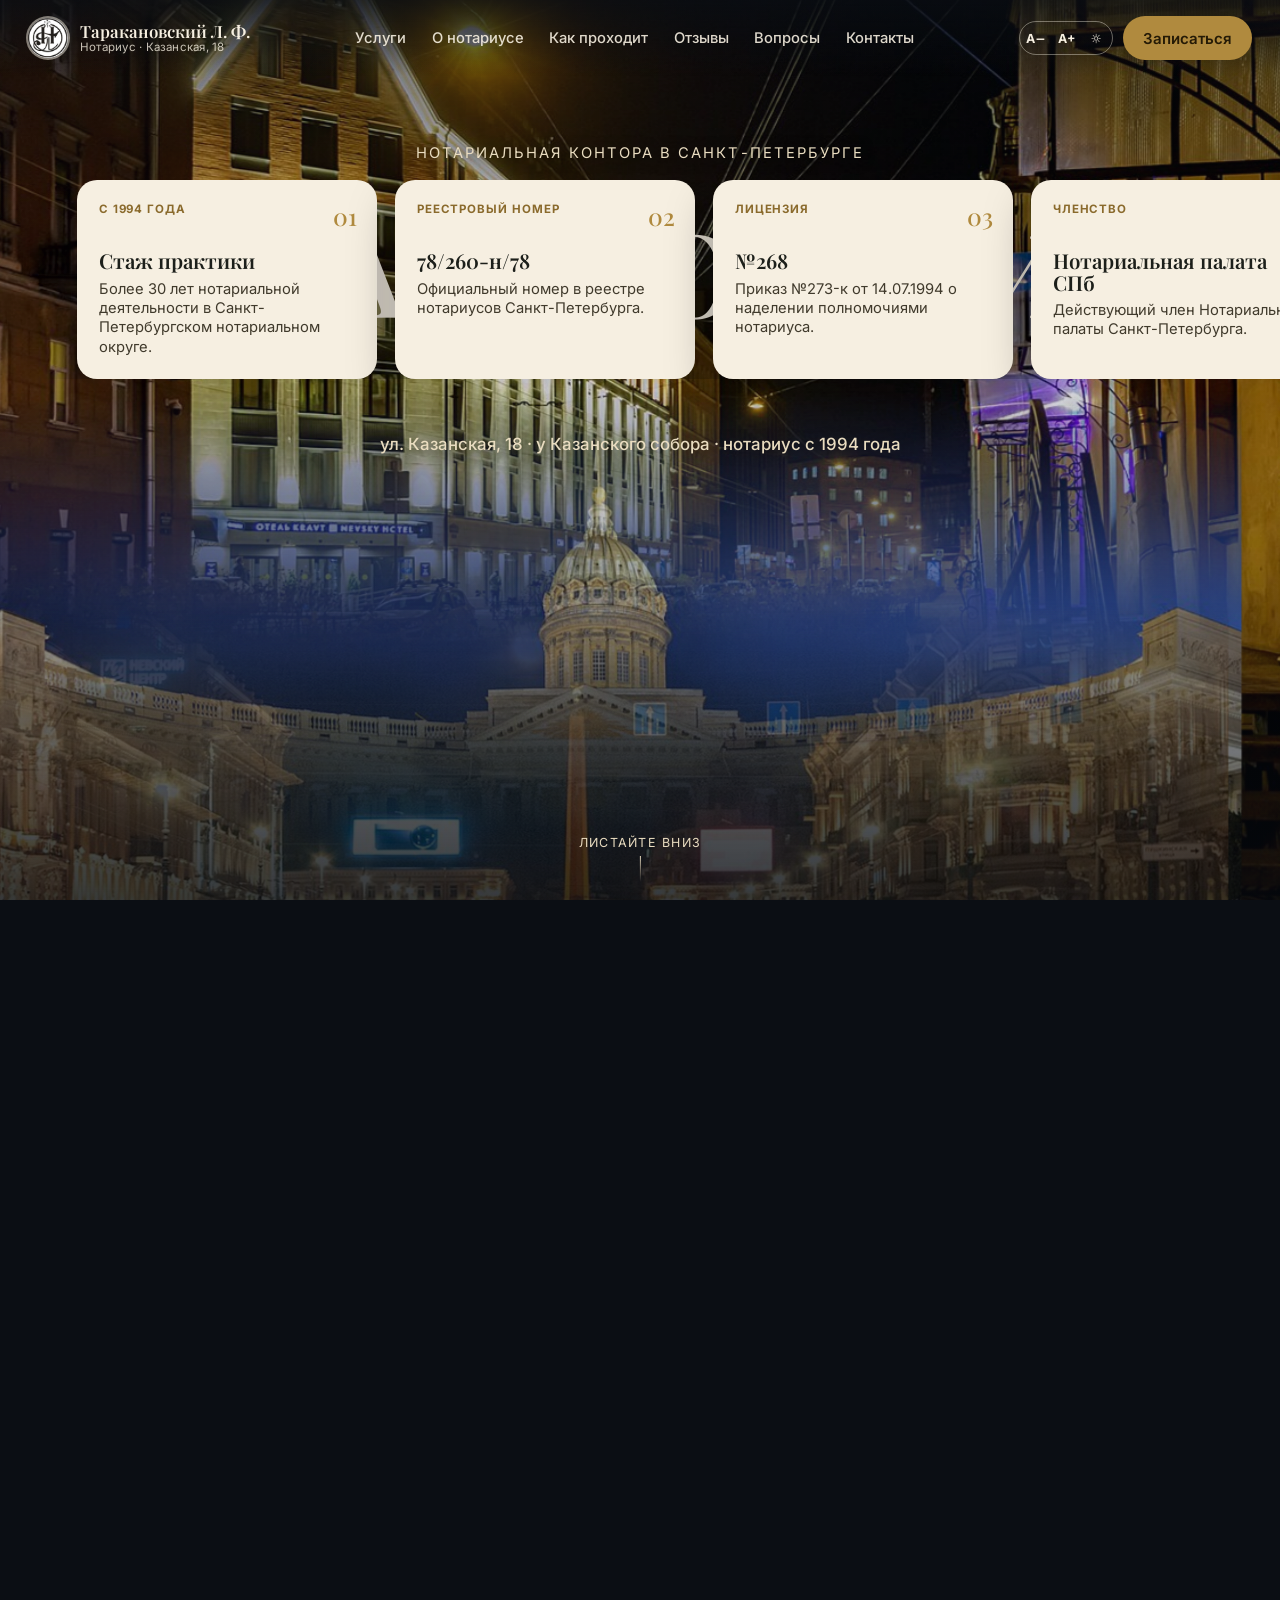
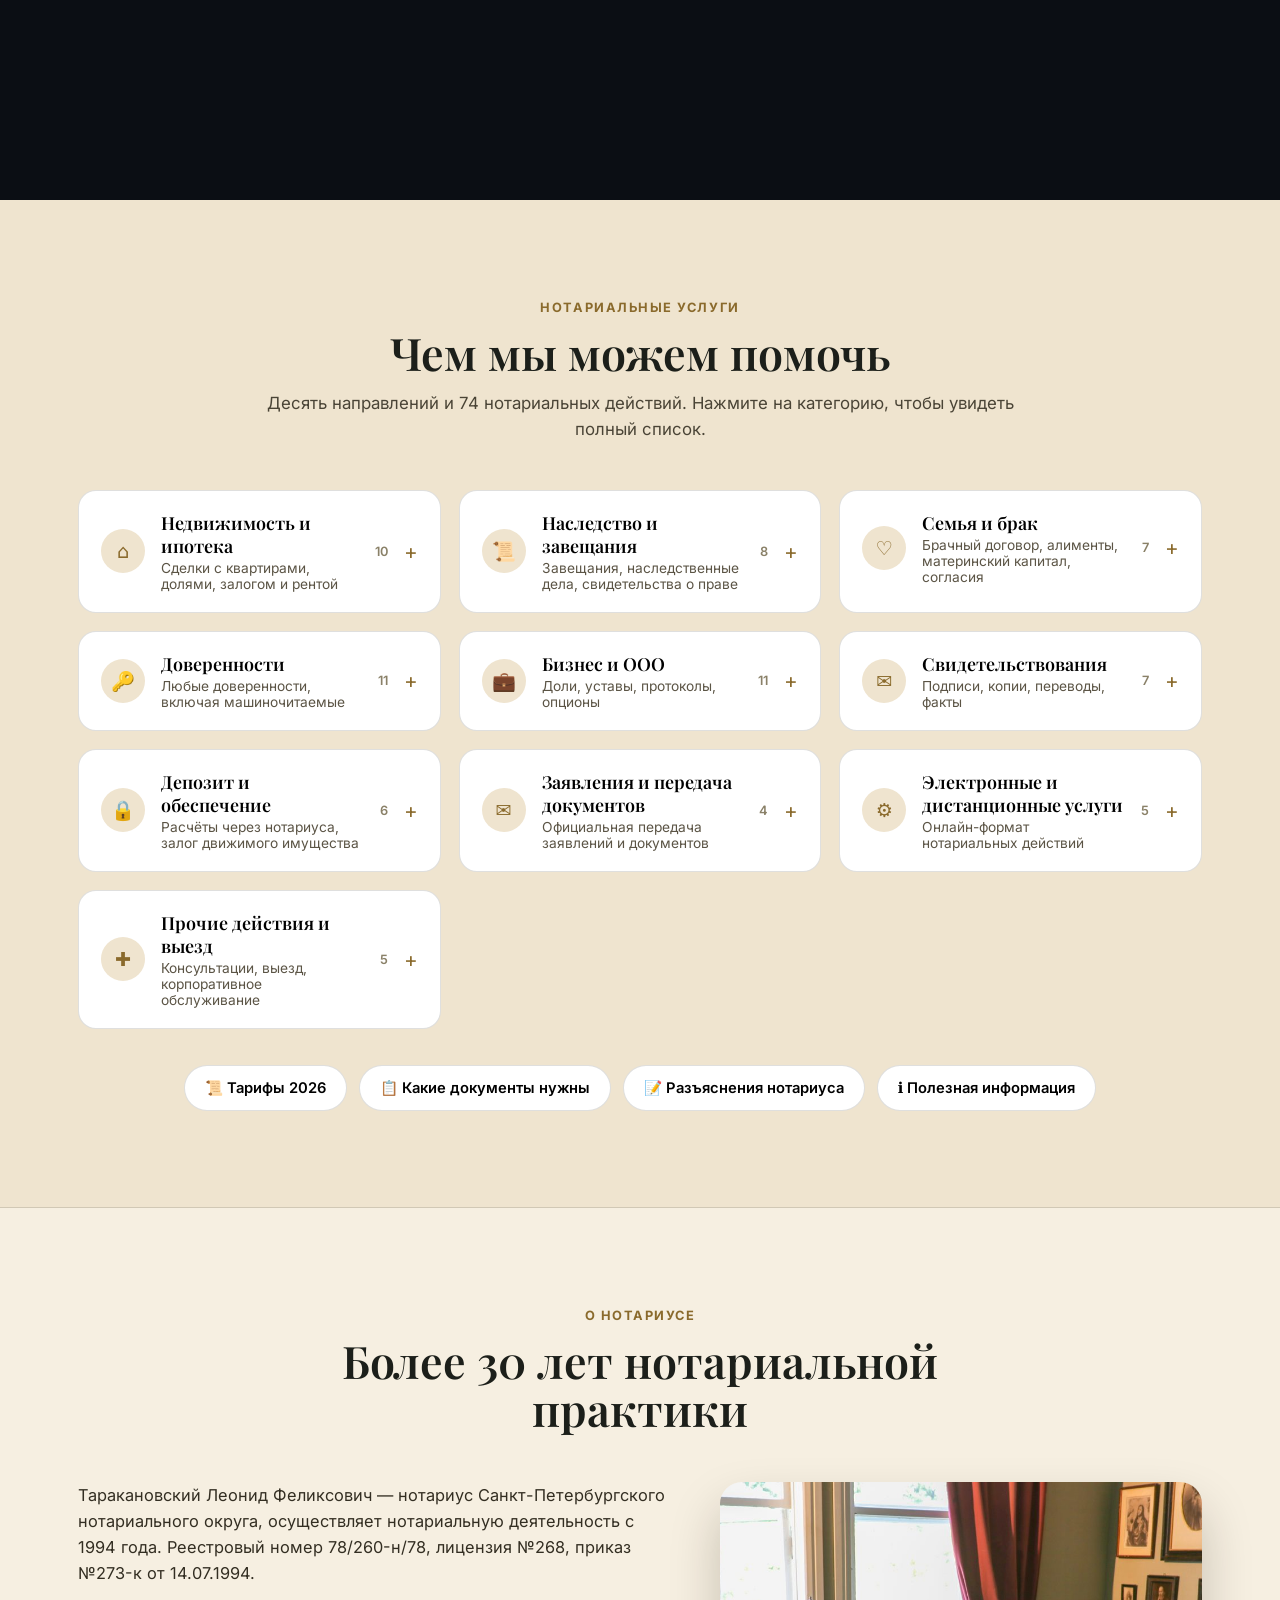
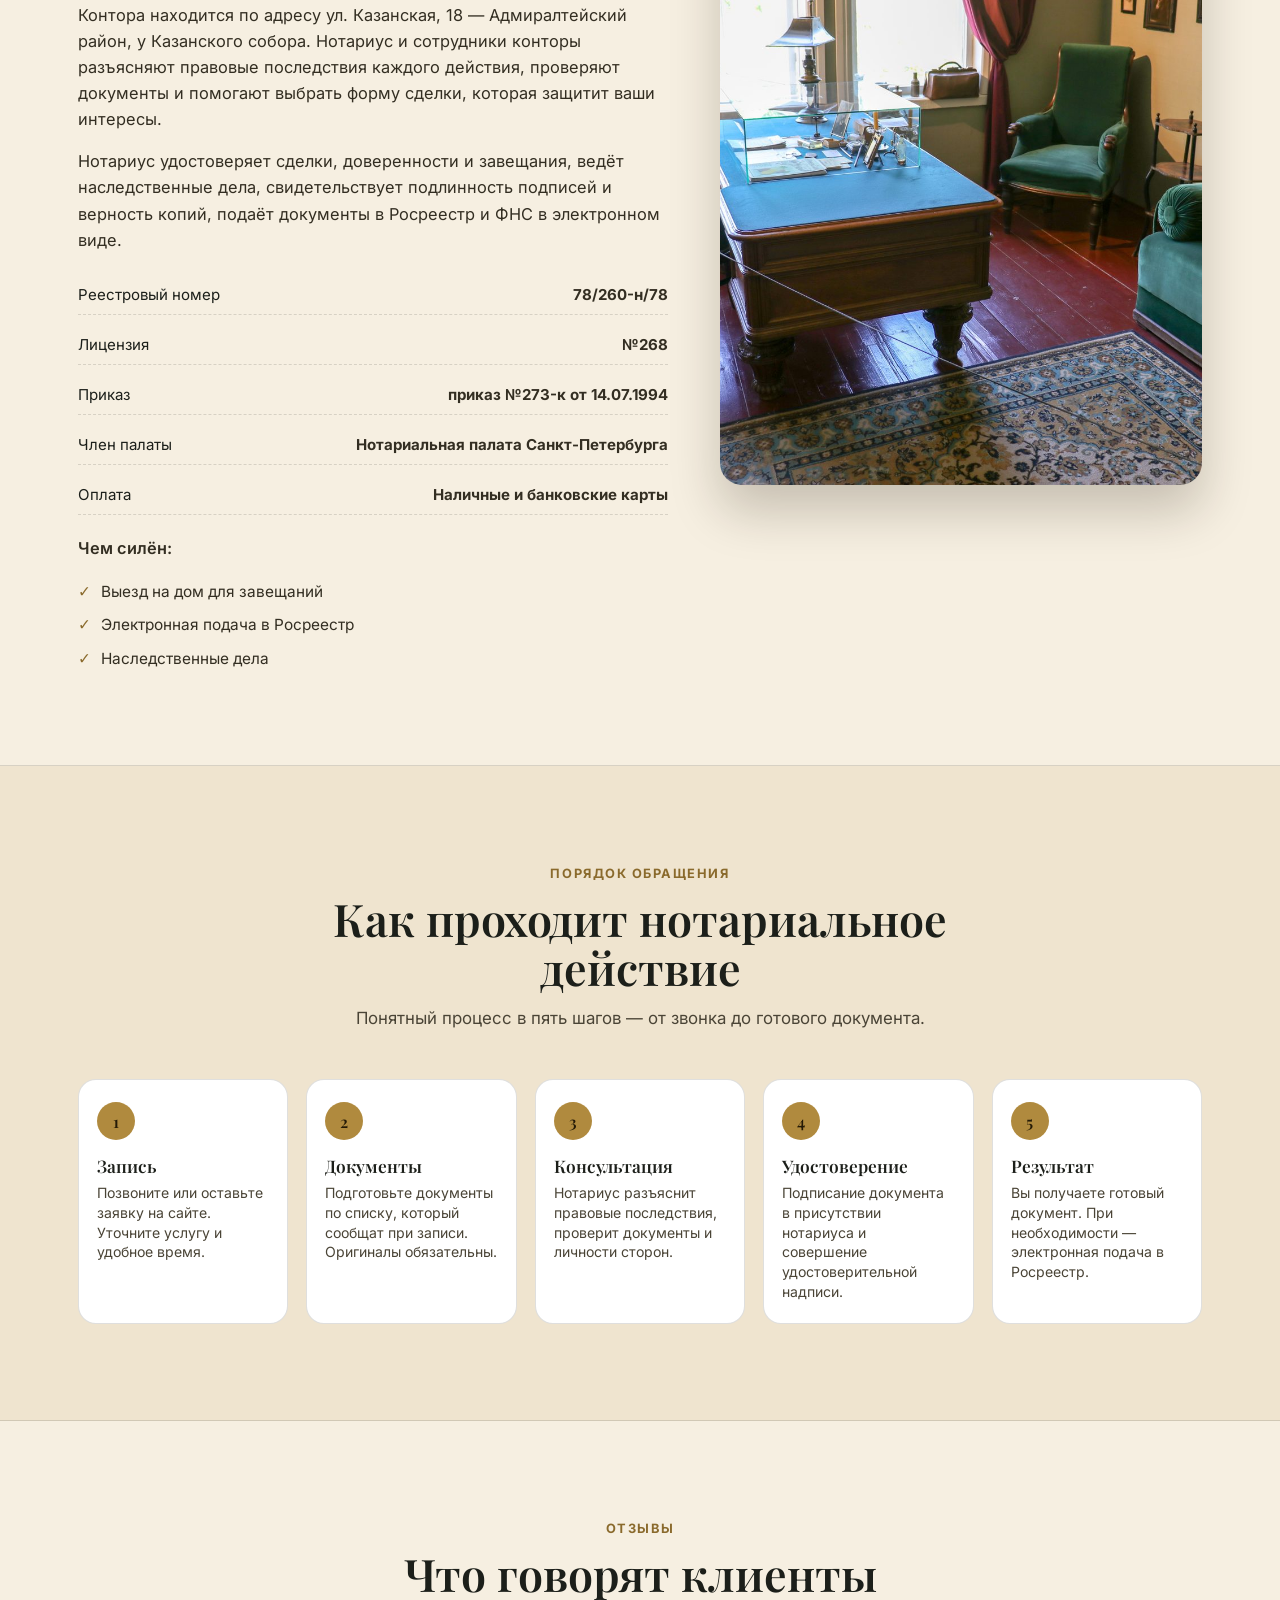
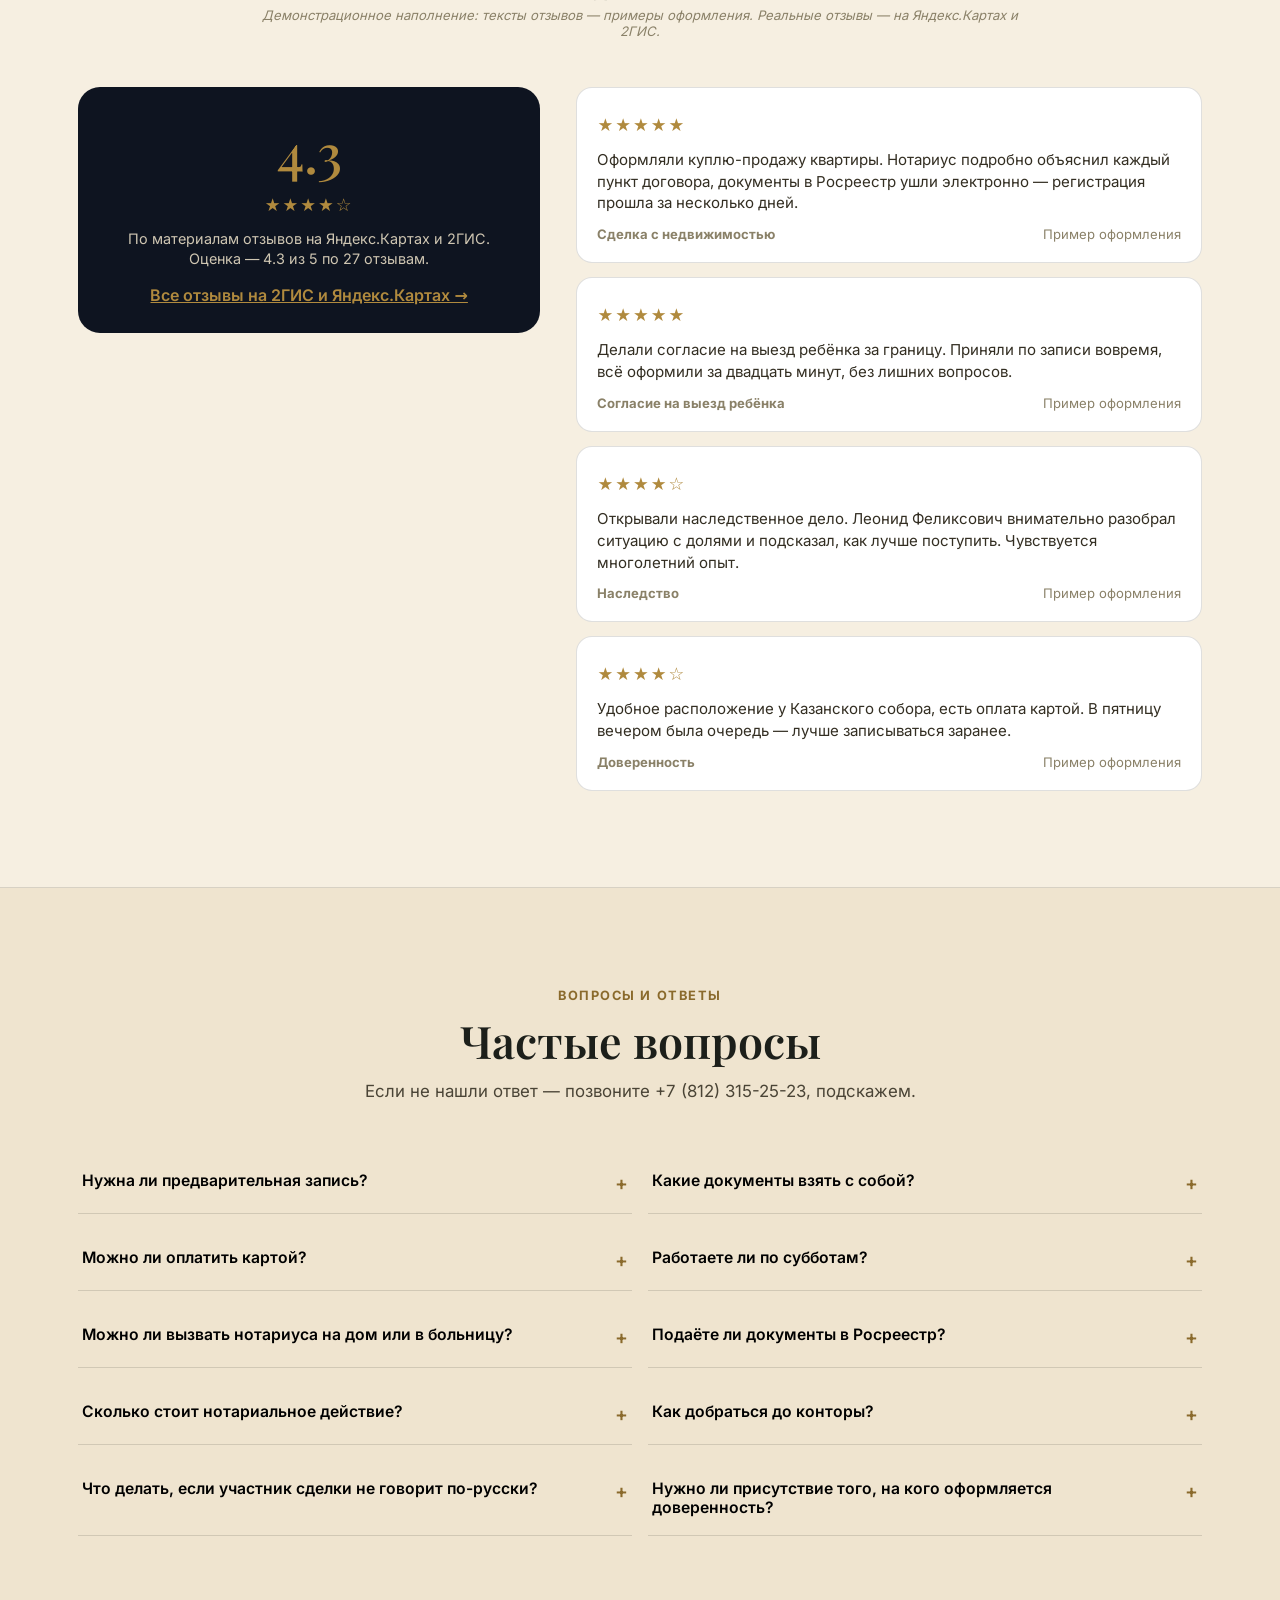
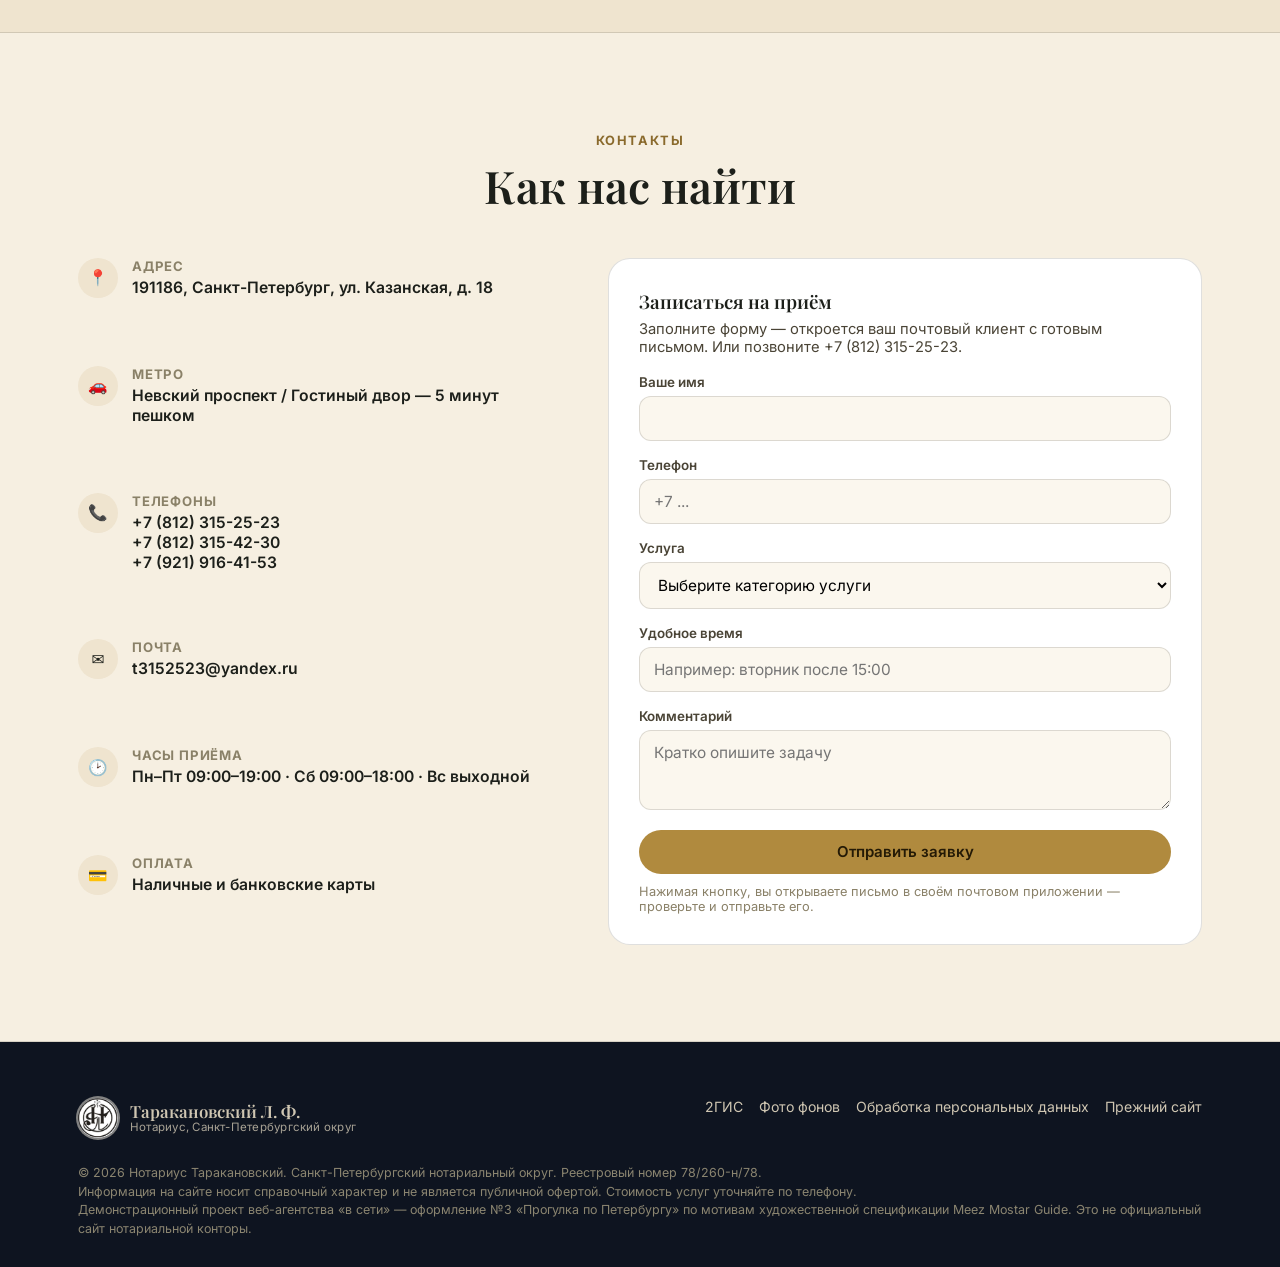
==== index.html @ 54172e7d "demo v3-tarakanovsky (noindex)" ====
<!doctype html>
<html lang="ru">
<head>
<meta name="robots" content="noindex, nofollow, noarchive">
<meta charset="utf-8">
<meta name="viewport" content="width=device-width, initial-scale=1, viewport-fit=cover">
<title>Нотариус Таракановский Л. Ф. — ул. Казанская, 18, Санкт-Петербург</title>
<meta name="description" content="Нотариус Таракановский Л. Ф., Санкт-Петербург, ул. Казанская, 18. Пн–пт 09:00–19:00, сб 09:00–18:00. Наследство, доверенности, сделки с недвижимостью, ООО. Запись: +7 (812) 315-25-23.">
<link rel="canonical" href="https://kristall2002-art.github.io/notary-tarakanovsky-v3/">
<meta property="og:type" content="website">
<meta property="og:title" content="Нотариус Таракановский Л. Ф. — ул. Казанская, 18, Санкт-Петербург">
<meta property="og:description" content="Нотариус Таракановский Л. Ф., Санкт-Петербург, ул. Казанская, 18. Пн–пт 09:00–19:00, сб 09:00–18:00. Наследство, доверенности, сделки с недвижимостью, ООО. Запись: +7 (812) 315-25-23.">
<meta property="og:url" content="https://kristall2002-art.github.io/notary-tarakanovsky-v3/">
<meta property="og:image" content="https://kristall2002-art.github.io/notary-tarakanovsky-v3/img/kazan_cathedral.jpg">
<meta property="og:locale" content="ru_RU">
<meta name="twitter:card" content="summary_large_image">
<link rel="icon" href="favicon-32.png" sizes="32x32" type="image/png">
<link rel="icon" href="favicon-16.png" sizes="16x16" type="image/png">
<link rel="apple-touch-icon" href="apple-touch-icon.png">
<link rel="stylesheet" href="assets/fonts.css">
<link rel="stylesheet" href="styles.css">
<script type="application/ld+json">{"@context": "https://schema.org", "@type": ["Notary", "LegalService", "LocalBusiness"], "@id": "https://kristall2002-art.github.io/notary-tarakanovsky-v3/#org", "name": "Нотариус Таракановский Леонид Феликсович", "url": "https://kristall2002-art.github.io/notary-tarakanovsky-v3/", "image": "https://kristall2002-art.github.io/notary-tarakanovsky-v3/img/kazan_cathedral.jpg", "description": "Нотариус Таракановский Л. Ф., Санкт-Петербург, ул. Казанская, 18. Пн–пт 09:00–19:00, сб 09:00–18:00. Наследство, доверенности, сделки с недвижимостью, ООО. Запись: +7 (812) 315-25-23.", "telephone": ["+78123152523", "+78123154230", "+79219164153"], "email": "t3152523@yandex.ru", "address": {"@type": "PostalAddress", "streetAddress": "ул. Казанская, 18", "addressLocality": "Санкт-Петербург", "postalCode": "191186", "addressRegion": "Санкт-Петербург", "addressCountry": "RU"}, "geo": {"@type": "GeoCoordinates", "latitude": 59.9334, "longitude": 30.3204}, "openingHoursSpecification": [{"@type": "OpeningHoursSpecification", "dayOfWeek": ["Monday", "Tuesday", "Wednesday", "Thursday", "Friday"], "opens": "09:00", "closes": "19:00"}, {"@type": "OpeningHoursSpecification", "dayOfWeek": ["Saturday"], "opens": "09:00", "closes": "18:00"}], "areaServed": {"@type": "City", "name": "Санкт-Петербург"}, "paymentAccepted": "Наличные и банковские карты", "priceRange": "₽₽", "foundingDate": "1994", "founder": {"@type": "Person", "name": "Таракановский Леонид Феликсович"}, "aggregateRating": {"@type": "AggregateRating", "ratingValue": "4.3", "reviewCount": "27"}}</script>
<script type="application/ld+json">{"@context": "https://schema.org", "@type": "FAQPage", "mainEntity": [{"@type": "Question", "name": "Нужна ли предварительная запись?", "acceptedAnswer": {"@type": "Answer", "text": "Рекомендуем записаться заранее по телефону +7 (812) 315-25-23 или через форму на сайте — так вы не будете ждать в очереди. Часы приёма: 09:00–19:00 в будни, 09:00–18:00 в субботу."}}, {"@type": "Question", "name": "Какие документы взять с собой?", "acceptedAnswer": {"@type": "Answer", "text": "Всегда — паспорт каждого участника. Остальное зависит от действия: для сделки с недвижимостью — правоустанавливающие документы, для доверенности — данные представителя, для наследства — свидетельство о смерти и документы о родстве. Точный список сообщат при записи."}}, {"@type": "Question", "name": "Можно ли оплатить картой?", "acceptedAnswer": {"@type": "Answer", "text": "Наличные и банковские карты."}}, {"@type": "Question", "name": "Работаете ли по субботам?", "acceptedAnswer": {"@type": "Answer", "text": "Да, в субботу приём 09:00–18:00. Воскресенье — выходной. Приём документов до 18:30 (сб до 17:30), по предварительной записи."}}, {"@type": "Question", "name": "Можно ли вызвать нотариуса на дом или в больницу?", "acceptedAnswer": {"@type": "Answer", "text": "Да, выезд нотариуса возможен — на дом, в больницу, в офис организации. Время и условия выезда согласуются по телефону +7 (812) 315-25-23."}}, {"@type": "Question", "name": "Подаёте ли документы в Росреестр?", "acceptedAnswer": {"@type": "Answer", "text": "Да. После удостоверения сделки нотариус направляет документы в Росреестр в электронном виде — без визита в МФЦ и с сокращённым сроком регистрации."}}, {"@type": "Question", "name": "Сколько стоит нотариальное действие?", "acceptedAnswer": {"@type": "Answer", "text": "Стоимость складывается из нотариального тарифа, установленного законом, и платы за услуги правового и технического характера, единой для всех нотариусов Санкт-Петербурга. Точную сумму по вашему действию сообщат при записи."}}, {"@type": "Question", "name": "Как добраться до конторы?", "acceptedAnswer": {"@type": "Answer", "text": "Адрес: ул. Казанская, 18, Адмиралтейский район, у Казанского собора. Метро: Невский проспект / Гостиный двор — 5 минут пешком."}}, {"@type": "Question", "name": "Что делать, если участник сделки не говорит по-русски?", "acceptedAnswer": {"@type": "Answer", "text": "Нотариальное действие совершается на русском языке. Если участник не владеет русским, потребуется переводчик — его участие и данные указываются в документе. Договоритесь об этом заранее при записи."}}, {"@type": "Question", "name": "Нужно ли присутствие того, на кого оформляется доверенность?", "acceptedAnswer": {"@type": "Answer", "text": "Нет. Для доверенности достаточно присутствия доверителя с паспортом; о представителе нужны паспортные данные. Представитель получает доверенность позже — лично или через доверителя."}}]}</script>
</head>
<body>
<a class="skip-link" href="#main">Перейти к содержимому</a>

<header class="site-header" id="hdr">
  <a class="brand" href="#top">
    <img src="img/logo.jpg" alt="Логотип нотариуса Таракановского">
    <span class="brand-txt"><b>Таракановский Л. Ф.</b><span>Нотариус · Казанская, 18</span></span>
  </a>
  <nav class="site-nav" aria-label="Разделы сайта">
    <a href="#services">Услуги</a>
    <a href="#about">О нотариусе</a>
    <a href="#how">Как проходит</a>
    <a href="#reviews">Отзывы</a>
    <a href="#faq">Вопросы</a>
    <a href="#contacts">Контакты</a>
  </nav>
  <div class="hdr-actions">
    <div class="a11y-box" aria-label="Настройки доступности">
      <button type="button" data-fs="down" aria-label="Уменьшить текст">A−</button>
      <button type="button" data-fs="up" aria-label="Увеличить текст">A+</button>
      <button type="button" data-contrast="1" aria-label="Версия для слабовидящих" title="Версия для слабовидящих">&#9788;</button>
    </div>
    <a class="btn btn-gold" href="#contacts">Записаться</a>
    <button class="burger" aria-label="Открыть меню">&#9776;</button>
  </div>
</header>

<div class="mnav" id="mnav">
  <div class="mnav-bg"></div>
  <div class="mnav-box">
    <button class="mnav-close" aria-label="Закрыть меню">&#10005;</button>
    <a href="#services">Услуги</a>
    <a href="#about">О нотариусе</a>
    <a href="#how">Как проходит</a>
    <a href="#reviews">Отзывы</a>
    <a href="#faq">Вопросы</a>
    <a href="#contacts">Контакты</a>
  </div>
</div>

<main id="main">
<div id="top"></div>
<section class="cinema-scroll" id="cinema" aria-label="Прогулка по Петербургу до конторы нотариуса">
  <div class="stage">
    <div class="world">
      <img class="scene-img layer-sky" src="img/spb_aerial.jpg" alt="" loading="eager">
      <img class="scene-img layer-mid" src="img/kazan_cathedral.jpg" alt="" loading="eager">
      <img class="scene-img layer-fore" src="img/nevsky.jpg" alt="" loading="eager">
      <div class="shade"></div>

      <span class="hero-kicker">Нотариальная контора в Санкт-Петербурге</span>
      <h1 class="hero-title">ТАРАКАНОВСКИЙ</h1>
      <p class="hero-sub">ул. Казанская, 18 · у Казанского собора · нотариус с 1994 года</p>

      <div class="mile-slider" aria-label="Вехи нотариальной практики">
        <div class="mile-track">
          <article class="mile-card"><span class="k">С 1994 года</span><span class="num">01</span><h3>Стаж практики</h3><p>Более 30 лет нотариальной деятельности в Санкт-Петербургском нотариальном округе.</p></article>
          <article class="mile-card"><span class="k">Реестровый номер</span><span class="num">02</span><h3>78/260-н/78</h3><p>Официальный номер в реестре нотариусов Санкт-Петербурга.</p></article>
          <article class="mile-card"><span class="k">Лицензия</span><span class="num">03</span><h3>№268</h3><p>Приказ №273-к от 14.07.1994 о наделении полномочиями нотариуса.</p></article>
          <article class="mile-card"><span class="k">Членство</span><span class="num">04</span><h3>Нотариальная палата СПб</h3><p>Действующий член Нотариальной палаты Санкт-Петербурга.</p></article>
          <article class="mile-card"><span class="k">Рейтинг</span><span class="num">05</span><h3>4.3 из 5</h3><p>По отзывам на Яндекс.Картах и 2ГИС — 27 отзывов.</p></article>
        </div>
      </div>
      <div class="mile-nav-wrap">
        <button class="mile-nav mile-prev" aria-label="Предыдущая карточка">&#8592;</button>
        <button class="mile-nav mile-next" aria-label="Следующая карточка">&#8594;</button>
      </div>

      <div class="intro-copy">
        <p>Нотариальные действия любой сложности — от доверенности до сделки с недвижимостью — в двух шагах от Невского проспекта, в доме-памятнике архитектуры на Казанской улице.</p>
        <div class="hero-tags">
          <span>Наследство</span><span>Доверенности</span><span>Сделки с недвижимостью</span><span>Электронная подача в Росреестр</span>
        </div>
      </div>

      <div class="story-panel" style="top:62%">
        <h2>Дом № 18 на Казанской улице</h2>
        <p>Контора работает в доме — памятнике архитектуры первой четверти XIX века, у изгиба улицы напротив Казанского собора. Первый адрес Адама Мицкевича в Петербурге.</p>
        <dl class="story-facts">
          <div><dt>XIX век</dt><dd>Год постройки дома</dd></div>
          <div><dt>1994</dt><dd>Год начала нотариальной практики</dd></div>
        </dl>
      </div>

      <div class="story-panel" id="panel2" style="top:34%">
        <h2>От записи до готового документа</h2>
        <p>Приём по предварительной записи, разъяснение правовых последствий и электронная подача в Росреестр — без лишних визитов в МФЦ.</p>
        <button class="note-button" type="button" data-info="tariffs">&#8599; Тарифы и документы конторы</button>
      </div>

      <div class="scroll-hint">Листайте вниз<span class="ln"></span></div>
    </div>
  </div>
</section>

<section class="sec sec-alt" id="services">
  <div class="wrap">
    <div class="sec-head">
      <span class="kicker">Нотариальные услуги</span>
      <h2 class="h2">Чем мы можем помочь</h2>
      <p class="lead">Десять направлений и 74 нотариальных действий. Нажмите на категорию, чтобы увидеть полный список.</p>
    </div>
    <div class="svc-grid"><div class="svc-cat"><button type="button" aria-expanded="false"><span class="svc-ico">&#8962;</span><span class="svc-txt"><b>Недвижимость и ипотека</b><span>Сделки с квартирами, долями, залогом и рентой</span></span><span class="svc-count">10</span><span class="svc-pl">+</span></button><div class="svc-body"><ul><li>Купля-продажа квартиры, дома, участка</li><li>Продажа доли в квартире</li><li>Дарение недвижимости</li><li>Договор ренты и пожизненного содержания с иждивением</li><li>Договор ипотеки доли в праве общей собственности</li><li>Уведомление сособственника о продаже доли</li><li>Соглашение об определении долей</li><li>Соглашение о порядке пользования помещением</li><li>Предварительный договор</li><li>Электронная подача документов в Росреестр</li></ul></div></div><div class="svc-cat"><button type="button" aria-expanded="false"><span class="svc-ico">&#128220;</span><span class="svc-txt"><b>Наследство и завещания</b><span>Завещания, наследственные дела, свидетельства о праве</span></span><span class="svc-count">8</span><span class="svc-pl">+</span></button><div class="svc-body"><ul><li>Удостоверение завещания</li><li>Совместное завещание супругов</li><li>Наследственный договор</li><li>Открытие и ведение наследственного дела</li><li>Свидетельство о праве на наследство</li><li>Соглашение о разделе наследственного имущества</li><li>Принятие мер по охране наследства</li><li>Выезд к завещателю на дом или в больницу</li></ul></div></div><div class="svc-cat"><button type="button" aria-expanded="false"><span class="svc-ico">&#9825;</span><span class="svc-txt"><b>Семья и брак</b><span>Брачный договор, алименты, материнский капитал, согласия</span></span><span class="svc-count">7</span><span class="svc-pl">+</span></button><div class="svc-body"><ul><li>Брачный договор</li><li>Соглашение о разделе совместно нажитого имущества</li><li>Соглашение об уплате алиментов</li><li>Оформление материнского капитала в долевую собственность</li><li>Согласие супруга на сделку</li><li>Согласие на выезд ребёнка за границу</li><li>Согласие на регистрацию по месту жительства</li></ul></div></div><div class="svc-cat"><button type="button" aria-expanded="false"><span class="svc-ico">&#128273;</span><span class="svc-txt"><b>Доверенности</b><span>Любые доверенности, включая машиночитаемые</span></span><span class="svc-count">11</span><span class="svc-pl">+</span></button><div class="svc-body"><ul><li>Генеральная доверенность</li><li>На управление и распоряжение автомобилем</li><li>На управление квартирой</li><li>На представление интересов в суде</li><li>На представление интересов несовершеннолетнего</li><li>На получение пенсии и пособий</li><li>На ведение наследственного дела</li><li>На получение документов</li><li>На распоряжение банковским счётом</li><li>Машиночитаемая доверенность (МЧД)</li><li>Отмена доверенности</li></ul></div></div><div class="svc-cat"><button type="button" aria-expanded="false"><span class="svc-ico">&#128188;</span><span class="svc-txt"><b>Бизнес и ООО</b><span>Доли, уставы, протоколы, опционы</span></span><span class="svc-count">11</span><span class="svc-pl">+</span></button><div class="svc-body"><ul><li>Купля-продажа доли в уставном капитале ООО</li><li>Дарение доли в уставном капитале</li><li>Залог доли</li><li>Удостоверение решения единственного участника</li><li>Удостоверение протокола общего собрания участников</li><li>Акцепт безотзывной оферты о продаже доли</li><li>Опционный договор и соглашение о предоставлении опциона</li><li>Договор конвертируемого займа</li><li>Заявление о выходе участника из ООО</li><li>Договор инвестиционного товарищества</li><li>Соглашение об управлении хозяйственным партнёрством</li></ul></div></div><div class="svc-cat"><button type="button" aria-expanded="false"><span class="svc-ico">&#9993;</span><span class="svc-txt"><b>Свидетельствования</b><span>Подписи, копии, переводы, факты</span></span><span class="svc-count">7</span><span class="svc-pl">+</span></button><div class="svc-body"><ul><li>Свидетельствование подлинности подписи</li><li>Свидетельствование верности копий документов и выписок</li><li>Свидетельствование верности перевода</li><li>Удостоверение времени предъявления документа</li><li>Удостоверение равнозначности электронного и бумажного документа</li><li>Удостоверение факта нахождения гражданина в живых</li><li>Обеспечение доказательств в интернете (осмотр сайта)</li></ul></div></div><div class="svc-cat"><button type="button" aria-expanded="false"><span class="svc-ico">&#128274;</span><span class="svc-txt"><b>Депозит и обеспечение</b><span>Расчёты через нотариуса, залог движимого имущества</span></span><span class="svc-count">6</span><span class="svc-pl">+</span></button><div class="svc-body"><ul><li>Нотариальный депозит по сделке с недвижимостью</li><li>Депозит при банкротстве</li><li>Регистрация уведомления о залоге движимого имущества</li><li>Выписка из реестра уведомлений о залоге</li><li>Исполнительная надпись</li><li>Протест векселя</li></ul></div></div><div class="svc-cat"><button type="button" aria-expanded="false"><span class="svc-ico">&#9993;</span><span class="svc-txt"><b>Заявления и передача документов</b><span>Официальная передача заявлений и документов</span></span><span class="svc-count">4</span><span class="svc-pl">+</span></button><div class="svc-body"><ul><li>Передача заявлений и документов почтой и по каналам связи</li><li>Свидетельство о передаче заявления</li><li>Принятие на хранение документов</li><li>Обеспечение доказательств</li></ul></div></div><div class="svc-cat"><button type="button" aria-expanded="false"><span class="svc-ico">&#9881;</span><span class="svc-txt"><b>Электронные и дистанционные услуги</b><span>Онлайн-формат нотариальных действий</span></span><span class="svc-count">5</span><span class="svc-pl">+</span></button><div class="svc-body"><ul><li>Дистанционная сделка с участием двух нотариусов</li><li>Электронная подача документов в Росреестр и ФНС</li><li>Удостоверение равнозначности документов</li><li>Выписки из ЕГРН и ЕГРЮЛ через нотариуса</li><li>Машиночитаемые доверенности</li></ul></div></div><div class="svc-cat"><button type="button" aria-expanded="false"><span class="svc-ico">&#10010;</span><span class="svc-txt"><b>Прочие действия и выезд</b><span>Консультации, выезд, корпоративное обслуживание</span></span><span class="svc-count">5</span><span class="svc-pl">+</span></button><div class="svc-body"><ul><li>Правовая консультация по нотариальному действию</li><li>Выезд нотариуса на дом, в больницу, в офис</li><li>Корпоративное обслуживание организаций</li><li>Составление проектов договоров и заявлений</li><li>Помощь в подборе формы сделки</li></ul></div></div></div>
    <div class="info-row">
      <button class="info-btn" type="button" data-info="tariffs">&#128220; Тарифы 2026</button>
      <button class="info-btn" type="button" data-info="docs">&#128203; Какие документы нужны</button>
      <button class="info-btn" type="button" data-info="articles">&#128221; Разъяснения нотариуса</button>
      <button class="info-btn" type="button" data-info="useful">&#8505; Полезная информация</button>
    </div>
  </div>
</section>

<section class="sec" id="about">
  <div class="wrap">
    <div class="sec-head">
      <span class="kicker">О нотариусе</span>
      <h2 class="h2">Более 30 лет нотариальной практики</h2>
    </div>
    <div class="about-grid">
      <div class="about-text">
        <p>Таракановский Леонид Феликсович — нотариус Санкт-Петербургского нотариального округа, осуществляет нотариальную деятельность с 1994 года. Реестровый номер 78/260-н/78, лицензия №268, приказ №273-к от 14.07.1994.</p>
        <p>Контора находится по адресу ул. Казанская, 18 — Адмиралтейский район, у Казанского собора. Нотариус и сотрудники конторы разъясняют правовые последствия каждого действия, проверяют документы и помогают выбрать форму сделки, которая защитит ваши интересы.</p>
        <p>Нотариус удостоверяет сделки, доверенности и завещания, ведёт наследственные дела, свидетельствует подлинность подписей и верность копий, подаёт документы в Росреестр и ФНС в электронном виде.</p>
        <ul class="cred-list">
          <li><span>Реестровый номер</span><b>78/260-н/78</b></li>
          <li><span>Лицензия</span><b>№268</b></li>
          <li><span>Приказ</span><b>приказ №273-к от 14.07.1994</b></li>
          <li><span>Член палаты</span><b>Нотариальная палата Санкт-Петербурга</b></li>
          <li><span>Оплата</span><b>Наличные и банковские карты</b></li>
        </ul>
        <p style="margin-top:20px;font-weight:600">Чем силён:</p>
        <ul class="feat-list"><li>Выезд на дом для завещаний</li><li>Электронная подача в Росреестр</li><li>Наследственные дела</li></ul>
      </div>
      <div class="about-photo"><img src="img/int_kabinet.jpg" alt="Интерьер нотариальной конторы" loading="lazy"></div>
    </div>
  </div>
</section>

<section class="sec sec-alt" id="how">
  <div class="wrap">
    <div class="sec-head">
      <span class="kicker">Порядок обращения</span>
      <h2 class="h2">Как проходит нотариальное действие</h2>
      <p class="lead">Понятный процесс в пять шагов — от звонка до готового документа.</p>
    </div>
    <ol class="steps">
      <li class="step"><span class="step-n">1</span><b>Запись</b><p>Позвоните или оставьте заявку на сайте. Уточните услугу и удобное время.</p></li>
      <li class="step"><span class="step-n">2</span><b>Документы</b><p>Подготовьте документы по списку, который сообщат при записи. Оригиналы обязательны.</p></li>
      <li class="step"><span class="step-n">3</span><b>Консультация</b><p>Нотариус разъяснит правовые последствия, проверит документы и личности сторон.</p></li>
      <li class="step"><span class="step-n">4</span><b>Удостоверение</b><p>Подписание документа в присутствии нотариуса и совершение удостоверительной надписи.</p></li>
      <li class="step"><span class="step-n">5</span><b>Результат</b><p>Вы получаете готовый документ. При необходимости — электронная подача в Росреестр.</p></li>
    </ol>
  </div>
</section>

<section class="sec" id="reviews">
  <div class="wrap">
    <div class="sec-head">
      <span class="kicker">Отзывы</span>
      <h2 class="h2">Что говорят клиенты</h2>
      <p class="demo-note">Демонстрационное наполнение: тексты отзывов — примеры оформления. Реальные отзывы — на Яндекс.Картах и 2ГИС.</p>
    </div>
    <div class="reviews-wrap">
      <div class="rsum">
        <div class="big">4.3</div>
        <div class="stars">&#9733;&#9733;&#9733;&#9733;&#9734;</div>
        <p>По материалам отзывов на Яндекс.Картах и 2ГИС. Оценка — 4.3 из 5 по 27 отзывам.</p>
        <a href="https://2gis.ru/spb/search/%D0%A2%D0%B0%D1%80%D0%B0%D0%BA%D0%B0%D0%BD%D0%BE%D0%B2%D1%81%D0%BA%D0%B8%D0%B9%20%D0%BD%D0%BE%D1%82%D0%B0%D1%80%D0%B8%D1%83%D1%81" target="_blank" rel="noopener">Все отзывы на 2ГИС и Яндекс.Картах →</a>
      </div>
      <div class="rgrid"><div class="rev"><div class="stars">&#9733;&#9733;&#9733;&#9733;&#9733;</div><p>Оформляли куплю-продажу квартиры. Нотариус подробно объяснил каждый пункт договора, документы в Росреестр ушли электронно — регистрация прошла за несколько дней.</p><div class="rev-meta"><b>Сделка с недвижимостью</b><span>Пример оформления</span></div></div><div class="rev"><div class="stars">&#9733;&#9733;&#9733;&#9733;&#9733;</div><p>Делали согласие на выезд ребёнка за границу. Приняли по записи вовремя, всё оформили за двадцать минут, без лишних вопросов.</p><div class="rev-meta"><b>Согласие на выезд ребёнка</b><span>Пример оформления</span></div></div><div class="rev"><div class="stars">&#9733;&#9733;&#9733;&#9733;&#9734;</div><p>Открывали наследственное дело. Леонид Феликсович внимательно разобрал ситуацию с долями и подсказал, как лучше поступить. Чувствуется многолетний опыт.</p><div class="rev-meta"><b>Наследство</b><span>Пример оформления</span></div></div><div class="rev"><div class="stars">&#9733;&#9733;&#9733;&#9733;&#9734;</div><p>Удобное расположение у Казанского собора, есть оплата картой. В пятницу вечером была очередь — лучше записываться заранее.</p><div class="rev-meta"><b>Доверенность</b><span>Пример оформления</span></div></div></div>
    </div>
  </div>
</section>

<section class="sec sec-alt" id="faq">
  <div class="wrap">
    <div class="sec-head">
      <span class="kicker">Вопросы и ответы</span>
      <h2 class="h2">Частые вопросы</h2>
      <p class="lead">Если не нашли ответ — позвоните +7 (812) 315-25-23, подскажем.</p>
    </div>
    <div class="faq"><div class="fq"><button type="button" aria-expanded="false"><span>Нужна ли предварительная запись?</span><span class="pl">+</span></button><div class="fq-a"><p>Рекомендуем записаться заранее по телефону +7 (812) 315-25-23 или через форму на сайте — так вы не будете ждать в очереди. Часы приёма: 09:00–19:00 в будни, 09:00–18:00 в субботу.</p></div></div><div class="fq"><button type="button" aria-expanded="false"><span>Какие документы взять с собой?</span><span class="pl">+</span></button><div class="fq-a"><p>Всегда — паспорт каждого участника. Остальное зависит от действия: для сделки с недвижимостью — правоустанавливающие документы, для доверенности — данные представителя, для наследства — свидетельство о смерти и документы о родстве. Точный список сообщат при записи.</p></div></div><div class="fq"><button type="button" aria-expanded="false"><span>Можно ли оплатить картой?</span><span class="pl">+</span></button><div class="fq-a"><p>Наличные и банковские карты.</p></div></div><div class="fq"><button type="button" aria-expanded="false"><span>Работаете ли по субботам?</span><span class="pl">+</span></button><div class="fq-a"><p>Да, в субботу приём 09:00–18:00. Воскресенье — выходной. Приём документов до 18:30 (сб до 17:30), по предварительной записи.</p></div></div><div class="fq"><button type="button" aria-expanded="false"><span>Можно ли вызвать нотариуса на дом или в больницу?</span><span class="pl">+</span></button><div class="fq-a"><p>Да, выезд нотариуса возможен — на дом, в больницу, в офис организации. Время и условия выезда согласуются по телефону +7 (812) 315-25-23.</p></div></div><div class="fq"><button type="button" aria-expanded="false"><span>Подаёте ли документы в Росреестр?</span><span class="pl">+</span></button><div class="fq-a"><p>Да. После удостоверения сделки нотариус направляет документы в Росреестр в электронном виде — без визита в МФЦ и с сокращённым сроком регистрации.</p></div></div><div class="fq"><button type="button" aria-expanded="false"><span>Сколько стоит нотариальное действие?</span><span class="pl">+</span></button><div class="fq-a"><p>Стоимость складывается из нотариального тарифа, установленного законом, и платы за услуги правового и технического характера, единой для всех нотариусов Санкт-Петербурга. Точную сумму по вашему действию сообщат при записи.</p></div></div><div class="fq"><button type="button" aria-expanded="false"><span>Как добраться до конторы?</span><span class="pl">+</span></button><div class="fq-a"><p>Адрес: ул. Казанская, 18, Адмиралтейский район, у Казанского собора. Метро: Невский проспект / Гостиный двор — 5 минут пешком.</p></div></div><div class="fq"><button type="button" aria-expanded="false"><span>Что делать, если участник сделки не говорит по-русски?</span><span class="pl">+</span></button><div class="fq-a"><p>Нотариальное действие совершается на русском языке. Если участник не владеет русским, потребуется переводчик — его участие и данные указываются в документе. Договоритесь об этом заранее при записи.</p></div></div><div class="fq"><button type="button" aria-expanded="false"><span>Нужно ли присутствие того, на кого оформляется доверенность?</span><span class="pl">+</span></button><div class="fq-a"><p>Нет. Для доверенности достаточно присутствия доверителя с паспортом; о представителе нужны паспортные данные. Представитель получает доверенность позже — лично или через доверителя.</p></div></div></div>
  </div>
</section>

<section class="sec" id="contacts">
  <div class="wrap">
    <div class="sec-head">
      <span class="kicker">Контакты</span>
      <h2 class="h2">Как нас найти</h2>
    </div>
    <div class="contacts-grid">
      <ul class="c-list">
        <li><span class="c-ico">&#128205;</span><div><b>Адрес</b><a href="https://2gis.ru/spb/search/%D0%A2%D0%B0%D1%80%D0%B0%D0%BA%D0%B0%D0%BD%D0%BE%D0%B2%D1%81%D0%BA%D0%B8%D0%B9%20%D0%BD%D0%BE%D1%82%D0%B0%D1%80%D0%B8%D1%83%D1%81" target="_blank" rel="noopener">191186, Санкт-Петербург, ул. Казанская, д. 18</a></div></li>
        <li><span class="c-ico">&#128663;</span><div><b>Метро</b><span>Невский проспект / Гостиный двор — 5 минут пешком</span></div></li>
        <li><span class="c-ico">&#128222;</span><div><b>Телефоны</b><span><a href="tel:+78123152523">+7 (812) 315-25-23</a><br><a href="tel:+78123154230">+7 (812) 315-42-30</a><br><a href="tel:+79219164153">+7 (921) 916-41-53</a></span></div></li>
        <li><span class="c-ico">&#9993;</span><div><b>Почта</b><a href="mailto:t3152523@yandex.ru">t3152523@yandex.ru</a></div></li>
        <li><span class="c-ico">&#128337;</span><div><b>Часы приёма</b><span>Пн–Пт 09:00–19:00 · Сб 09:00–18:00 · Вс выходной</span></div></li>
        <li><span class="c-ico">&#128179;</span><div><b>Оплата</b><span>Наличные и банковские карты</span></div></li>
      </ul>
      <div class="form-card">
        <h3 style="margin-bottom:6px">Записаться на приём</h3>
        <p style="color:#4a4436;font-size:.92rem;margin-bottom:18px">Заполните форму — откроется ваш почтовый клиент с готовым письмом. Или позвоните +7 (812) 315-25-23.</p>
        <form id="bookForm" novalidate>
          <div class="fld"><label for="fName">Ваше имя</label><input id="fName" type="text" required></div>
          <div class="fld"><label for="fPhone">Телефон</label><input id="fPhone" type="tel" placeholder="+7 ..." required></div>
          <div class="fld"><label for="fService">Услуга</label><select id="fService" required><option value="">Выберите категорию услуги</option><option value="Недвижимость и ипотека">Недвижимость и ипотека</option><option value="Наследство и завещания">Наследство и завещания</option><option value="Семья и брак">Семья и брак</option><option value="Доверенности">Доверенности</option><option value="Бизнес и ООО">Бизнес и ООО</option><option value="Свидетельствования">Свидетельствования</option><option value="Депозит и обеспечение">Депозит и обеспечение</option><option value="Заявления и передача документов">Заявления и передача документов</option><option value="Электронные и дистанционные услуги">Электронные и дистанционные услуги</option><option value="Прочие действия и выезд">Прочие действия и выезд</option></select></div>
          <div class="fld"><label for="fTime">Удобное время</label><input id="fTime" type="text" placeholder="Например: вторник после 15:00"></div>
          <div class="fld"><label for="fComment">Комментарий</label><textarea id="fComment" placeholder="Кратко опишите задачу"></textarea></div>
          <button class="btn btn-gold" type="submit" style="width:100%;justify-content:center">Отправить заявку</button>
          <p class="form-note">Нажимая кнопку, вы открываете письмо в своём почтовом приложении — проверьте и отправьте его.</p>
          <p class="form-ok" id="fOk"></p>
        </form>
      </div>
    </div>
  </div>
</section>
</main>

<footer class="foot">
  <div class="wrap">
    <div class="foot-top">
      <div class="brand"><img src="img/logo.jpg" alt=""><span class="brand-txt"><b>Таракановский Л. Ф.</b><span>Нотариус, Санкт-Петербургский округ</span></span></div>
      <ul class="foot-links">
        <li><a href="https://2gis.ru/spb/search/%D0%A2%D0%B0%D1%80%D0%B0%D0%BA%D0%B0%D0%BD%D0%BE%D0%B2%D1%81%D0%BA%D0%B8%D0%B9%20%D0%BD%D0%BE%D1%82%D0%B0%D1%80%D0%B8%D1%83%D1%81" target="_blank" rel="noopener">2ГИС</a></li>
        <li><a href="credits.html" target="_blank" rel="noopener">Фото фонов</a></li>
        <li><a href="#" data-info="pdn">Обработка персональных данных</a></li>
        <li><a href="http://казанская18.рф" target="_blank" rel="noopener">Прежний сайт</a></li>
      </ul>
    </div>
    <small>© <span id="year"></span> Нотариус Таракановский. Санкт-Петербургский нотариальный округ. Реестровый номер 78/260-н/78.<br>
    Информация на сайте носит справочный характер и не является публичной офертой. Стоимость услуг уточняйте по телефону.<br>
    Демонстрационный проект веб-агентства «в сети» — оформление №3 «Прогулка по Петербургу» по мотивам художественной спецификации Meez Mostar Guide. Это не официальный сайт нотариальной конторы.</small>
  </div>
</footer>

<div class="modal" id="infoModal" role="dialog" aria-modal="true" aria-label="Материалы конторы">
  <div class="modal-bg" data-close></div>
  <div class="mbox">
    <button class="mbox-close" data-close aria-label="Закрыть">&#10005;</button>
    <h3 style="margin-bottom:4px">Материалы конторы</h3>
    <p style="font-size:.86rem;color:#8a8168;margin-bottom:6px">Тексты и документы нотариальной конторы — перенесены дословно.</p>
    <div class="mtabs" id="infoTabs"></div>
    <div id="infoBody"></div>
  </div>
</div>

<script src="script.js" defer></script>
</body>
</html>
---- assets/fonts.css ----
/* Локальные шрифты. Playfair Display (OFL) — замена коммерческого Ogg из спецификации Mostar Guide.
   Inter (OFL) — текстовый гротеск. Никаких внешних подключений. */
@font-face{font-family:"Playfair Display";font-style:normal;font-weight:500;font-display:swap;
  src:url("fonts/playfair-display-500-cyrillic.woff2") format("woff2");
  unicode-range:U+0400-045F,U+0490-0491,U+04B0-04B1,U+2116;}
@font-face{font-family:"Playfair Display";font-style:normal;font-weight:500;font-display:swap;
  src:url("fonts/playfair-display-500-latin.woff2") format("woff2");
  unicode-range:U+0000-00FF,U+0131,U+0152-0153,U+02BB-02BC,U+2000-206F,U+2074,U+20AC,U+2122;}
@font-face{font-family:"Playfair Display";font-style:normal;font-weight:600;font-display:swap;
  src:url("fonts/playfair-display-600-cyrillic.woff2") format("woff2");
  unicode-range:U+0400-045F,U+0490-0491,U+04B0-04B1,U+2116;}
@font-face{font-family:"Playfair Display";font-style:normal;font-weight:600;font-display:swap;
  src:url("fonts/playfair-display-600-latin.woff2") format("woff2");
  unicode-range:U+0000-00FF,U+0131,U+0152-0153,U+02BB-02BC,U+2000-206F,U+2074,U+20AC,U+2122;}

@font-face{font-family:"Inter";font-style:normal;font-weight:400;font-display:swap;
  src:url("fonts/inter-400-cyrillic.woff2") format("woff2");
  unicode-range:U+0400-045F,U+0490-0491,U+04B0-04B1,U+2116;}
@font-face{font-family:"Inter";font-style:normal;font-weight:400;font-display:swap;
  src:url("fonts/inter-400-latin.woff2") format("woff2");
  unicode-range:U+0000-00FF,U+0131,U+0152-0153,U+02BB-02BC,U+2000-206F,U+2074,U+20AC,U+2122;}
@font-face{font-family:"Inter";font-style:normal;font-weight:500;font-display:swap;
  src:url("fonts/inter-500-cyrillic.woff2") format("woff2");
  unicode-range:U+0400-045F,U+0490-0491,U+04B0-04B1,U+2116;}
@font-face{font-family:"Inter";font-style:normal;font-weight:500;font-display:swap;
  src:url("fonts/inter-500-latin.woff2") format("woff2");
  unicode-range:U+0000-00FF,U+0131,U+0152-0153,U+02BB-02BC,U+2000-206F,U+2074,U+20AC,U+2122;}
@font-face{font-family:"Inter";font-style:normal;font-weight:600;font-display:swap;
  src:url("fonts/inter-600-cyrillic.woff2") format("woff2");
  unicode-range:U+0400-045F,U+0490-0491,U+04B0-04B1,U+2116;}
@font-face{font-family:"Inter";font-style:normal;font-weight:600;font-display:swap;
  src:url("fonts/inter-600-latin.woff2") format("woff2");
  unicode-range:U+0000-00FF,U+0131,U+0152-0153,U+02BB-02BC,U+2000-206F,U+2074,U+20AC,U+2122;}
@font-face{font-family:"Inter";font-style:normal;font-weight:700;font-display:swap;
  src:url("fonts/inter-700-cyrillic.woff2") format("woff2");
  unicode-range:U+0400-045F,U+0490-0491,U+04B0-04B1,U+2116;}
@font-face{font-family:"Inter";font-style:normal;font-weight:700;font-display:swap;
  src:url("fonts/inter-700-latin.woff2") format("woff2");
  unicode-range:U+0000-00FF,U+0131,U+0152-0153,U+02BB-02BC,U+2000-206F,U+2074,U+20AC,U+2122;}
---- styles.css ----
/* Нотариус Таракановский — Оформление №3 «Прогулка по Петербургу»
   Художественный первоисточник: Meez «Mostar Guide» (кинематографичный
   параллакс-скролл, сериф, слоистые сцены). Идея перенесена на реальные
   фотографии Петербурга; вместо PNG-вырезок — виньетки/градиенты на фото. */

*{box-sizing:border-box}
html{min-height:100%;scroll-behavior:smooth;background:#0b0e14}
body{min-height:100%;margin:0;overflow-x:clip;background:#0b0e14;color:var(--ink);
  font-family:Inter,system-ui,-apple-system,"Segoe UI",sans-serif;letter-spacing:0}
img{max-width:100%}
button{border:0;font:inherit;background:none;cursor:pointer}
a{color:inherit}
h1,h2,h3,h4{font-family:"Playfair Display",Georgia,"Times New Roman",serif;font-weight:600;margin:0}
p{margin:0}
ul,ol{margin:0;padding:0}
.wrap{max-width:1180px;margin:0 auto;padding:0 28px}

:root{
  --ink:#1c1f1a;
  --paper:#f6efe1;
  --paper-2:#efe4cf;
  --line:rgba(28,31,26,0.14);
  --gold:#b08a3e;
  --gold-2:#8a6a2c;
  --night:#0e1420;
  --night-2:#141d2c;
  --shadow:rgba(8,12,18,0.45);
  --step:16px;
  font-size:calc(16px * var(--fs-scale, 1));
}
.a11y-contrast{--ink:#000;--paper:#fff;--paper-2:#fff;--line:#000;--gold:#6b4c00;--gold-2:#4a3400;--night:#000;--night-2:#000}
.a11y-contrast .stage,.a11y-contrast .scene-img,.a11y-contrast .world{filter:none!important}
.a11y-contrast img{filter:grayscale(1) contrast(1.15)}

/* ---------- header ---------- */
.site-header{position:fixed;top:0;left:0;right:0;z-index:50;display:flex;align-items:center;
  justify-content:space-between;gap:20px;padding:16px 28px;color:#f6efe1;
  background:linear-gradient(180deg,rgba(10,14,20,0.72),rgba(10,14,20,0));
  transition:background .3s ease}
.site-header.solid{background:rgba(12,16,24,0.92);backdrop-filter:blur(6px)}
.a11y-contrast .site-header,.a11y-contrast .site-header.solid{background:#fff;color:#000;border-bottom:2px solid #000}
.brand{display:flex;align-items:center;gap:12px;text-decoration:none;color:inherit;min-width:0}
.brand img{width:40px;height:40px;border-radius:50%;object-fit:cover;flex:none;box-shadow:0 0 0 2px rgba(246,239,225,.5)}
.brand-txt{display:flex;flex-direction:column;line-height:1.1;min-width:0}
.brand-txt b{font-family:"Playfair Display",serif;font-size:1.05rem;font-weight:600;white-space:nowrap;overflow:hidden;text-overflow:ellipsis}
.brand-txt span{font-size:.72rem;opacity:.8;letter-spacing:.02em}
.site-nav{display:flex;gap:clamp(14px,2vw,28px);list-style:none;align-items:center}
.site-nav a{font-size:.92rem;font-weight:500;text-decoration:none;opacity:.9;white-space:nowrap}
.site-nav a:hover{opacity:1;text-decoration:underline}
.hdr-actions{display:flex;align-items:center;gap:10px}
.a11y-box{display:flex;align-items:center;gap:4px;border:1px solid rgba(246,239,225,.4);border-radius:999px;padding:3px}
.a11y-contrast .a11y-box{border-color:#000}
.a11y-box button{width:26px;height:26px;border-radius:999px;color:inherit;font-size:.78rem;font-weight:700;display:flex;align-items:center;justify-content:center}
.a11y-box button:hover{background:rgba(246,239,225,.18)}
.a11y-contrast .a11y-box button:hover{background:#000;color:#fff}
.btn{display:inline-flex;align-items:center;gap:8px;padding:0 20px;height:44px;border-radius:999px;
  font-weight:600;font-size:.94rem;text-decoration:none;white-space:nowrap}
.btn-gold{background:var(--gold);color:#241a06}
.btn-gold:hover{background:var(--gold-2)}
.burger{display:none;width:40px;height:40px;border-radius:50%;color:#f6efe1;align-items:center;justify-content:center;font-size:1.3rem}
.a11y-contrast .burger{color:#000}

/* ---------- cinema scroll rig (Mostar Guide mechanic) ---------- */
.cinema-scroll{position:relative;height:calc(100vh + 2500px)}
.stage{position:sticky;top:0;height:100vh;min-height:600px;overflow:hidden;isolation:isolate;background:#101722}
.world{position:absolute;inset:0;overflow:hidden}
.scene-img{position:absolute;display:block;width:100%;height:100%;object-fit:cover;user-select:none;
  -webkit-user-drag:none;pointer-events:none;will-change:transform,opacity,filter}
.layer-sky{inset:0;filter:brightness(var(--sky-b,1)) blur(var(--sky-blur,0px));transform:scale(1.08)}
.layer-mid{top:auto;bottom:-4vh;left:-4vw;right:-4vw;width:108%;height:74%;
  -webkit-mask-image:linear-gradient(to top,#000 62%,transparent 100%);
  mask-image:linear-gradient(to top,#000 62%,transparent 100%);
  transform:translate3d(var(--mid-x,0),var(--mid-y,10vh),0) scale(var(--mid-scale,1.02));
  filter:brightness(.86) saturate(1.05)}
.layer-fore{top:auto;bottom:-2vh;left:-6vw;right:-6vw;width:112%;height:54%;
  -webkit-mask-image:linear-gradient(to top,#000 55%,transparent 100%);
  mask-image:linear-gradient(to top,#000 55%,transparent 100%);
  transform:translate3d(var(--fore-x,0),var(--fore-y,16vh),0) scale(var(--fore-scale,1.04));
  filter:brightness(.72) saturate(1.05)}
.shade{position:absolute;inset:0;z-index:3;pointer-events:none;
  background:linear-gradient(180deg,rgba(6,10,16,.55) 0%,rgba(6,10,16,.12) 32%,rgba(6,10,16,.18) 62%,rgba(6,10,16,.72) 100%)}

.hero-kicker{position:absolute;left:50%;top:clamp(96px,16vh,150px);transform:translate3d(-50%,var(--kicker-y,0),0);
  opacity:var(--kicker-op,1);color:#e9dcc0;font-size:.92rem;letter-spacing:.14em;text-transform:uppercase;
  text-align:center;width:min(90vw,600px);z-index:4;text-shadow:0 2px 14px rgba(0,0,0,.5)}
.hero-title{position:absolute;left:50%;top:clamp(140px,24vh,220px);width:min(94vw,1200px);margin:0;
  color:#f6efe1;font-size:clamp(2.6rem,9vw,7.5rem);font-weight:600;line-height:.94;text-align:center;
  text-shadow:0 18px 46px rgba(0,0,0,.5);z-index:4;
  transform:translate3d(-50%,var(--title-y,0),0) scale(var(--title-scale,1));opacity:var(--title-op,1)}
.hero-sub{position:absolute;left:50%;top:calc(clamp(140px,24vh,220px) + clamp(110px,17vw,260px));
  width:min(92vw,640px);text-align:center;color:#e9dcc0;font-size:1.05rem;font-weight:500;
  text-shadow:0 2px 16px rgba(0,0,0,.45);z-index:4;
  transform:translate3d(-50%,var(--kicker-y,0),0);opacity:var(--kicker-op,1)}

/* milestone slider — заменяет sight-cards Mostar на вехи практики нотариуса */
.mile-slider{position:absolute;left:0;right:0;top:clamp(118px,20vh,210px);z-index:5;overflow:hidden;pointer-events:none}
.mile-track{display:flex;gap:18px;padding:0 6vw;
  transform:translate3d(calc(var(--mile-shift,0px) + var(--mile-enter,60vw)),var(--mile-y,40px),0) scale(var(--mile-scale,.94));
  transition:transform .5s cubic-bezier(.22,1,.36,1);opacity:var(--mile-op,0);will-change:transform,opacity}
.mile-track.jump{transition:none}
.mile-card{flex:0 0 clamp(240px,26vw,300px);min-height:190px;padding:22px;border-radius:20px;
  background:var(--paper);color:#1c1f1a;box-shadow:0 20px 46px rgba(4,8,14,.35);pointer-events:auto;position:relative}
.mile-card .k{display:block;font-size:.72rem;font-weight:700;letter-spacing:.08em;text-transform:uppercase;color:var(--gold-2);margin-bottom:34px}
.mile-card .num{position:absolute;top:20px;right:20px;font-family:"Playfair Display",serif;font-size:1.5rem;color:var(--gold)}
.mile-card h3{font-size:1.28rem;line-height:1.05;margin-bottom:8px}
.mile-card p{font-size:.92rem;line-height:1.32;font-family:Inter,sans-serif;font-weight:400;color:#403a2c}
.mile-nav-wrap{position:absolute;left:6vw;top:calc(clamp(118px,20vh,210px) + 210px);z-index:6;display:flex;gap:10px;
  opacity:var(--mile-nav-op,0);pointer-events:none}
.mile-nav-wrap.ready{pointer-events:auto}
.mile-nav{width:46px;height:46px;border-radius:50%;background:rgba(246,239,225,.94);color:#1c1f1a;
  display:flex;align-items:center;justify-content:center;font-size:1.1rem;box-shadow:0 12px 26px rgba(0,0,0,.3)}

.intro-copy{position:absolute;left:50%;bottom:clamp(48px,14vh,140px);width:min(560px,calc(100vw - 40px));
  text-align:center;z-index:7;transform:translate3d(-50%,var(--intro-y,20px),0);opacity:var(--intro-op,0)}
.intro-copy p{color:#f6efe1;font-size:1.1rem;font-weight:500;line-height:1.3;text-shadow:0 2px 16px rgba(0,0,0,.5)}
.hero-tags{display:flex;flex-wrap:wrap;justify-content:center;gap:10px;margin-top:22px}
.hero-tags span{min-height:40px;display:inline-flex;align-items:center;padding:0 20px;border-radius:999px;
  background:var(--paper);color:#1c1f1a;font-size:.92rem;font-weight:600;box-shadow:0 10px 24px rgba(0,0,0,.25)}

.story-panel{position:absolute;left:50%;top:60%;width:min(720px,calc(100vw - 40px));text-align:center;
  pointer-events:none;z-index:8;transform:translate3d(-50%,var(--p-y,40px),0);opacity:var(--p-op,0)}
.story-panel h2{color:#f6efe1;font-size:clamp(1.9rem,4vw,3.1rem);line-height:1;text-shadow:0 16px 36px var(--shadow)}
.story-panel p{width:min(520px,100%);margin:20px auto 0;color:#f6efe1;font-size:1.05rem;font-weight:500;
  line-height:1.35;text-shadow:0 2px 16px rgba(0,0,0,.45)}
.story-facts{display:grid;grid-template-columns:repeat(2,minmax(0,1fr));gap:40px;width:min(420px,100%);margin:44px auto 0}
.story-facts dt{color:#f6efe1;font-family:"Playfair Display",serif;font-size:clamp(2.1rem,4.4vw,3rem);line-height:1;text-shadow:0 12px 28px var(--shadow)}
.story-facts dd{margin:12px 0 0;color:#e9dcc0;font-size:.92rem;font-weight:500;line-height:1.2}
#panel2{transform:translate3d(-50%,var(--p2-y,40px),0)!important;opacity:var(--p2-op,0)!important}
.note-button{min-height:48px;margin-top:24px;display:inline-flex;align-items:center;gap:10px;padding:0 26px;
  border-radius:999px;background:var(--gold);color:#241a06;font-weight:700;box-shadow:0 14px 30px rgba(0,0,0,.3);
  pointer-events:auto}
.scroll-hint{position:absolute;left:50%;bottom:18px;transform:translateX(-50%);z-index:6;color:#e9dcc0;
  font-size:.78rem;letter-spacing:.1em;text-transform:uppercase;opacity:var(--hint-op,1);text-align:center}
.scroll-hint .ln{display:block;width:1px;height:26px;margin:6px auto 0;background:linear-gradient(#e9dcc0,transparent)}

/* ---------- flowing sections ---------- */
.sec{position:relative;padding:96px 0;background:var(--paper);border-bottom:1px solid var(--line)}
.sec-alt{background:var(--paper-2)}
.sec-dark{background:var(--night);color:#f2ead9}
.sec-dark h2,.sec-dark .kicker{color:#f2ead9}
.sec-head{max-width:760px;margin:0 auto 48px;text-align:center}
.kicker{display:inline-block;font-size:.8rem;font-weight:700;letter-spacing:.12em;text-transform:uppercase;color:var(--gold-2);margin-bottom:14px}
.sec-dark .kicker{color:var(--gold)}
.h2{font-size:clamp(1.8rem,3.6vw,2.8rem);line-height:1.08}
.lead{margin-top:14px;font-size:1.05rem;line-height:1.5;color:#4a4436}
.sec-dark .lead{color:#cfc6b2}

/* services accordion */
.svc-grid{display:grid;grid-template-columns:repeat(auto-fill,minmax(300px,1fr));gap:18px}
.svc-cat{border:1px solid var(--line);border-radius:18px;background:#fff;overflow:hidden}
.a11y-contrast .svc-cat{background:#fff}
.svc-cat>button{width:100%;display:flex;align-items:center;gap:16px;padding:20px 22px;text-align:left}
.svc-ico{flex:none;width:44px;height:44px;border-radius:50%;background:var(--paper-2);display:flex;align-items:center;justify-content:center;color:var(--gold-2);font-size:1.2rem}
.svc-txt{flex:1;min-width:0}
.svc-txt b{display:block;font-family:"Playfair Display",serif;font-size:1.12rem;font-weight:600}
.svc-txt span{display:block;font-size:.86rem;color:#5b5445;margin-top:3px}
.svc-count{flex:none;font-size:.8rem;color:#8a8168;font-weight:600}
.svc-pl{flex:none;font-size:1.3rem;color:var(--gold-2);transition:transform .25s}
.svc-cat.open .svc-pl{transform:rotate(45deg)}
.svc-body{max-height:0;overflow:hidden;transition:max-height .35s ease}
.svc-cat.open .svc-body{max-height:900px}
.svc-body ul{list-style:none;padding:0 22px 22px;margin:0;display:grid;gap:8px}
.svc-body li{font-size:.94rem;line-height:1.4;padding-left:18px;position:relative;color:#332e22}
.svc-body li::before{content:"—";position:absolute;left:0;color:var(--gold)}

/* tariffs / info modal launcher row */
.info-row{display:flex;flex-wrap:wrap;justify-content:center;gap:12px;margin-top:36px}
.info-btn{display:inline-flex;align-items:center;gap:8px;padding:0 20px;height:46px;border-radius:999px;
  border:1px solid var(--line);background:#fff;font-weight:600;font-size:.92rem}
.info-btn:hover{border-color:var(--gold)}

/* about */
.about-grid{display:grid;grid-template-columns:1.1fr .9fr;gap:52px;align-items:start}
.about-text p{margin-bottom:16px;font-size:1.02rem;line-height:1.6;color:#332e22}
.cred-list{list-style:none;display:grid;gap:10px;margin-top:22px}
.cred-list li{display:flex;justify-content:space-between;gap:14px;padding:10px 0;border-bottom:1px dashed var(--line);font-size:.94rem}
.cred-list b{color:#332e22}
.feat-list{list-style:none;display:grid;gap:12px;margin-top:20px}
.feat-list li{display:flex;gap:10px;font-size:.96rem;line-height:1.4;color:#332e22}
.feat-list li::before{content:"✓";color:var(--gold-2);font-weight:700}
.about-photo{border-radius:22px;overflow:hidden;box-shadow:0 26px 50px rgba(30,24,10,.22)}
.about-photo img{display:block;width:100%;height:100%;object-fit:cover;aspect-ratio:4/5}

/* how */
.steps{list-style:none;display:grid;grid-template-columns:repeat(5,1fr);gap:18px;counter-reset:none}
.step{background:#fff;border:1px solid var(--line);border-radius:18px;padding:22px 18px}
.step-n{display:flex;align-items:center;justify-content:center;width:38px;height:38px;border-radius:50%;
  background:var(--gold);color:#241a06;font-weight:700;font-family:"Playfair Display",serif;margin-bottom:14px}
.step b{display:block;font-family:"Playfair Display",serif;font-size:1.08rem;margin-bottom:6px}
.step p{font-size:.88rem;line-height:1.4;color:#4a4436}

/* reviews */
.reviews-wrap{display:grid;grid-template-columns:.85fr 1.15fr;gap:36px;align-items:start}
.rsum{background:var(--night);color:#f2ead9;border-radius:22px;padding:28px;text-align:center}
.rsum .big{font-family:"Playfair Display",serif;font-size:3.4rem;color:var(--gold)}
.stars{color:var(--gold);font-size:1.1rem;letter-spacing:2px;margin:6px 0 14px}
.rsum p{font-size:.9rem;color:#cfc6b2;line-height:1.4}
.rsum a{display:inline-flex;margin-top:16px;color:var(--gold);font-weight:600;text-decoration:underline}
.rgrid{display:grid;gap:14px}
.rev{background:#fff;border:1px solid var(--line);border-radius:16px;padding:20px}
.rev p{font-size:.94rem;line-height:1.45;color:#332e22}
.rev-meta{display:flex;justify-content:space-between;margin-top:12px;font-size:.82rem;color:#8a8168}
.demo-note{margin-top:8px;font-size:.82rem;color:#8a8168;font-style:italic}

/* faq */
.faq{display:grid;grid-template-columns:1fr 1fr;gap:16px}
.fq{border-bottom:1px solid var(--line)}
.fq>button{width:100%;display:flex;justify-content:space-between;gap:14px;padding:18px 4px;text-align:left;font-weight:600;font-size:.98rem}
.fq .pl{flex:none;color:var(--gold-2);font-size:1.2rem;transition:transform .25s}
.fq.open .pl{transform:rotate(45deg)}
.fq-a{max-height:0;overflow:hidden;transition:max-height .3s ease}
.fq.open .fq-a{max-height:300px}
.fq-a p{padding:0 4px 18px;font-size:.92rem;line-height:1.5;color:#4a4436}

/* contacts */
.contacts-grid{display:grid;grid-template-columns:.9fr 1.1fr;gap:44px}
.c-list{list-style:none;display:grid;gap:18px}
.c-list li{display:flex;gap:14px}
.c-ico{flex:none;width:40px;height:40px;border-radius:50%;background:var(--paper-2);display:flex;align-items:center;justify-content:center;color:var(--gold-2)}
.c-list b{display:block;font-size:.82rem;text-transform:uppercase;letter-spacing:.06em;color:#8a8168;margin-bottom:3px}
.c-list span,.c-list a{font-size:.98rem;color:#1c1f1a;font-weight:600;text-decoration:none}
.map-link{display:inline-flex;margin-top:18px;gap:8px}
.form-card{background:#fff;border:1px solid var(--line);border-radius:22px;padding:30px}
.fld{margin-bottom:16px}
.fld label{display:block;font-size:.84rem;font-weight:600;margin-bottom:6px;color:#4a4436}
.fld input,.fld select,.fld textarea{width:100%;padding:12px 14px;border:1px solid var(--line);border-radius:12px;
  font:inherit;font-size:.96rem;background:#fbf7ee}
.fld.err input,.fld.err select{border-color:#b33}
.fld textarea{resize:vertical;min-height:80px}
.form-note{font-size:.8rem;color:#8a8168;margin-top:10px}
.form-ok{display:none;margin-top:14px;padding:12px 14px;background:#e7f3e6;border-radius:10px;font-size:.9rem;color:#274d27}
.form-ok.show{display:block}

/* footer */
.foot{background:var(--night);color:#cfc6b2;padding:56px 0 28px}
.foot .wrap{display:grid;gap:26px}
.foot-top{display:flex;flex-wrap:wrap;justify-content:space-between;gap:24px}
.foot-links{display:flex;flex-wrap:wrap;gap:16px;list-style:none;font-size:.88rem}
.foot-links a{text-decoration:none;color:#cfc6b2}
.foot-links a:hover{color:var(--gold)}
.foot small{display:block;font-size:.78rem;color:#8b8570;line-height:1.5}

/* modal */
.modal{position:fixed;inset:0;z-index:200;display:none}
.modal.open{display:block}
.modal-bg{position:absolute;inset:0;background:rgba(8,10,14,.68)}
.mbox{position:relative;margin:5vh auto;max-width:760px;max-height:88vh;overflow:auto;background:#fbf7ee;
  border-radius:20px;padding:28px 26px 34px}
.mbox-close{position:sticky;top:0;float:right;width:38px;height:38px;border-radius:50%;background:#fff;
  box-shadow:0 6px 16px rgba(0,0,0,.2);font-size:1.1rem;margin-bottom:10px}
.mtabs{display:flex;flex-wrap:wrap;gap:8px;margin:6px 0 20px}
.mtabs button{padding:8px 16px;border-radius:999px;border:1px solid var(--line);font-size:.86rem;font-weight:600}
.mtabs button[aria-selected="true"]{background:var(--gold);border-color:var(--gold);color:#241a06}
.info-i{border-bottom:1px solid var(--line)}
.info-i>button{width:100%;display:flex;justify-content:space-between;gap:12px;padding:14px 2px;text-align:left;font-weight:700;font-size:.94rem}
.info-i>div{display:none;padding:0 2px 16px;font-size:.9rem;line-height:1.5;color:#3a3527}
.info-i.open>div{display:block}
.info-i h4{font-size:.94rem;margin:14px 0 6px}
.info-i ul{list-style:none;display:grid;gap:6px;margin:8px 0}
.info-i li{padding-left:16px;position:relative}
.info-i li::before{content:"—";position:absolute;left:0;color:var(--gold-2)}
.info-i table{width:100%;border-collapse:collapse;margin:10px 0;font-size:.86rem}
.info-i td{padding:6px 8px;border:1px solid var(--line)}
.info-f{display:inline-flex;gap:6px;margin:4px 8px 4px 0;font-size:.86rem;color:var(--gold-2);text-decoration:underline}
.mail-modal .mbox{max-width:420px}

.skip-link{position:absolute;left:-999px;top:0;background:#fff;color:#000;padding:10px 16px;z-index:999}
.skip-link:focus{left:10px;top:10px}

/* ---------- reduced motion & mobile simplifications ---------- */
@media (prefers-reduced-motion: reduce){
  html{scroll-behavior:auto}
  .scene-img,.hero-title,.hero-kicker,.hero-sub,.mile-track,.intro-copy,.story-panel,.mile-nav-wrap{transition:none!important}
}
.reduce-motion .scene-img,.reduce-motion .hero-title,.reduce-motion .hero-kicker,.reduce-motion .hero-sub,
.reduce-motion .mile-track,.reduce-motion .intro-copy,.reduce-motion .story-panel,.reduce-motion .mile-nav-wrap{transition:none!important}

@media (max-width:1100px){
  .about-grid,.reviews-wrap,.contacts-grid{grid-template-columns:1fr}
  .steps{grid-template-columns:repeat(3,1fr)}
  .faq{grid-template-columns:1fr}
  .about-photo{max-width:420px}
}
/* хедер с полным меню не помещается уже на планшетах (768px) — переключаем на
   бургер раньше, чем ужимаем контентные секции */
@media (max-width:900px){
  .site-nav{display:none}
  .burger{display:flex}
}
@media (max-width:760px){
  .cinema-scroll{height:calc(100vh + 1700px)}
  .stage{min-height:640px}
  .hero-title{font-size:clamp(2rem,10vw,3.4rem);top:18vh;letter-spacing:-.01em}
  .hero-kicker{top:10vh}
  .hero-sub{top:calc(18vh + 130px)}
  .mile-slider{top:calc(18vh + 190px)}
  .mile-card{flex-basis:min(78vw,300px);min-height:170px;padding:18px}
  .mile-nav-wrap{display:none}
  .story-panel{width:calc(100vw - 32px)}
  .story-facts{gap:20px}
  .steps{grid-template-columns:1fr 1fr}
  .sec{padding:64px 0}
  .svc-grid{grid-template-columns:1fr}
}
@media (max-width:480px){
  .steps{grid-template-columns:1fr}
  .wrap{padding:0 18px}
  .brand-txt span{display:none}
  .hero-title{font-size:clamp(1.7rem,9vw,2.6rem)}
  .hero-sub{font-size:.92rem}
}

/* ---------- no-parallax fallback: prefers-reduced-motion или режим для слабовидящих ----------
   Полностью убирает sticky-сцену и JS-анимацию, разворачивает контент обычным
   вертикальным потоком — ничего не «едет» и не мигает. */
.no-parallax .cinema-scroll{height:auto}
.no-parallax .stage{position:relative;height:auto;min-height:0;overflow:visible;padding:64px 0 56px;background:var(--night)}
.no-parallax .world{position:relative;height:auto;overflow:visible;display:flex;flex-direction:column;align-items:center;gap:26px;padding:0 20px}
.no-parallax .scene-img{display:none}
.no-parallax .shade{display:none}
.no-parallax .hero-kicker,.no-parallax .hero-title,.no-parallax .hero-sub,.no-parallax .intro-copy,.no-parallax .story-panel{
  position:static;transform:none!important;opacity:1!important;width:min(90vw,700px);margin:0 auto}
.no-parallax .mile-slider{position:static;overflow:visible;width:100%}
.no-parallax .mile-track{transform:none!important;opacity:1!important;flex-wrap:wrap;justify-content:center;padding:0}
.no-parallax .mile-nav-wrap{display:none}
.no-parallax .scroll-hint{display:none}
.no-parallax .story-facts{margin-top:20px}

/* mobile nav drawer */
.mnav{position:fixed;inset:0;z-index:60;display:none}
.mnav.open{display:block}
.mnav-bg{position:absolute;inset:0;background:rgba(8,10,14,.6)}
.mnav-box{position:absolute;top:0;right:0;bottom:0;width:min(78vw,320px);background:var(--night);color:#f2ead9;
  padding:24px;display:flex;flex-direction:column;gap:6px}
.mnav-box a{padding:12px 4px;text-decoration:none;color:inherit;font-size:1.05rem;border-bottom:1px solid rgba(255,255,255,.08)}
.mnav-close{align-self:flex-end;width:38px;height:38px;border-radius:50%;background:rgba(255,255,255,.1);color:#fff;font-size:1.1rem;margin-bottom:8px}
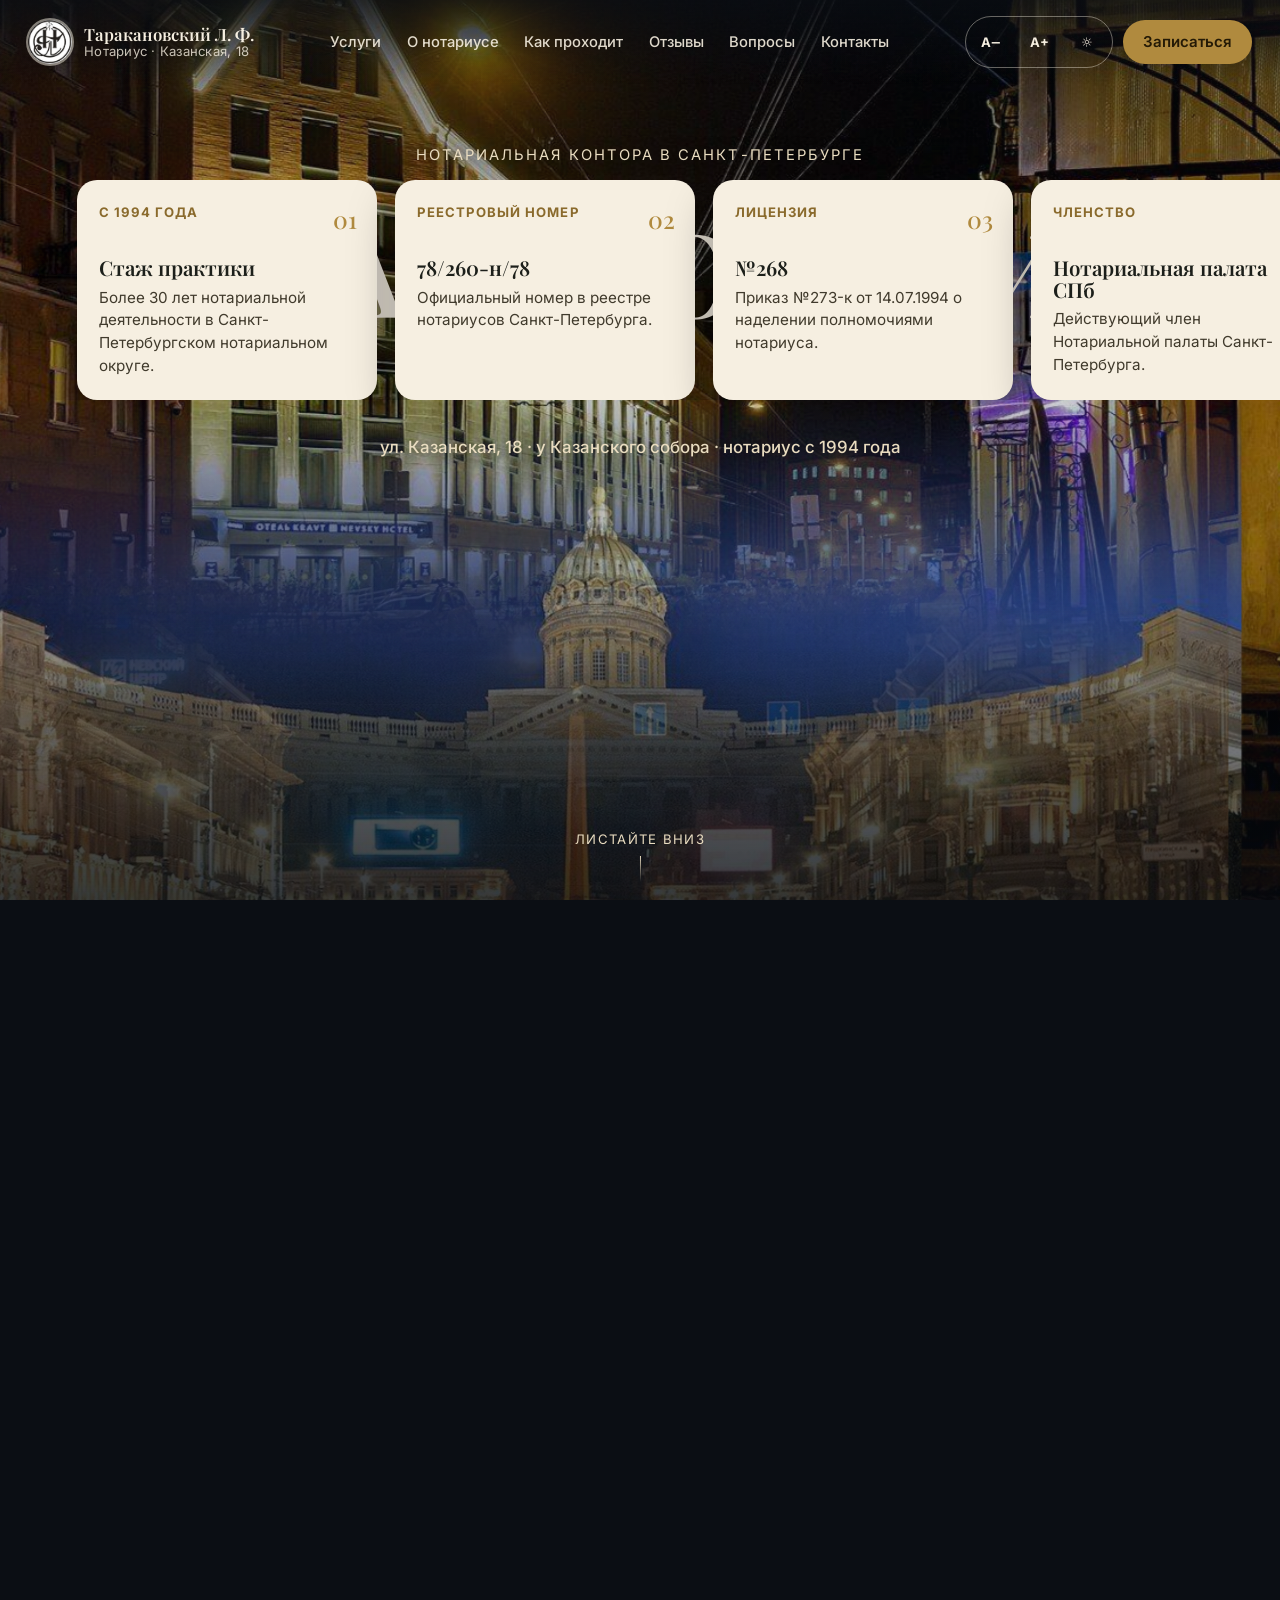
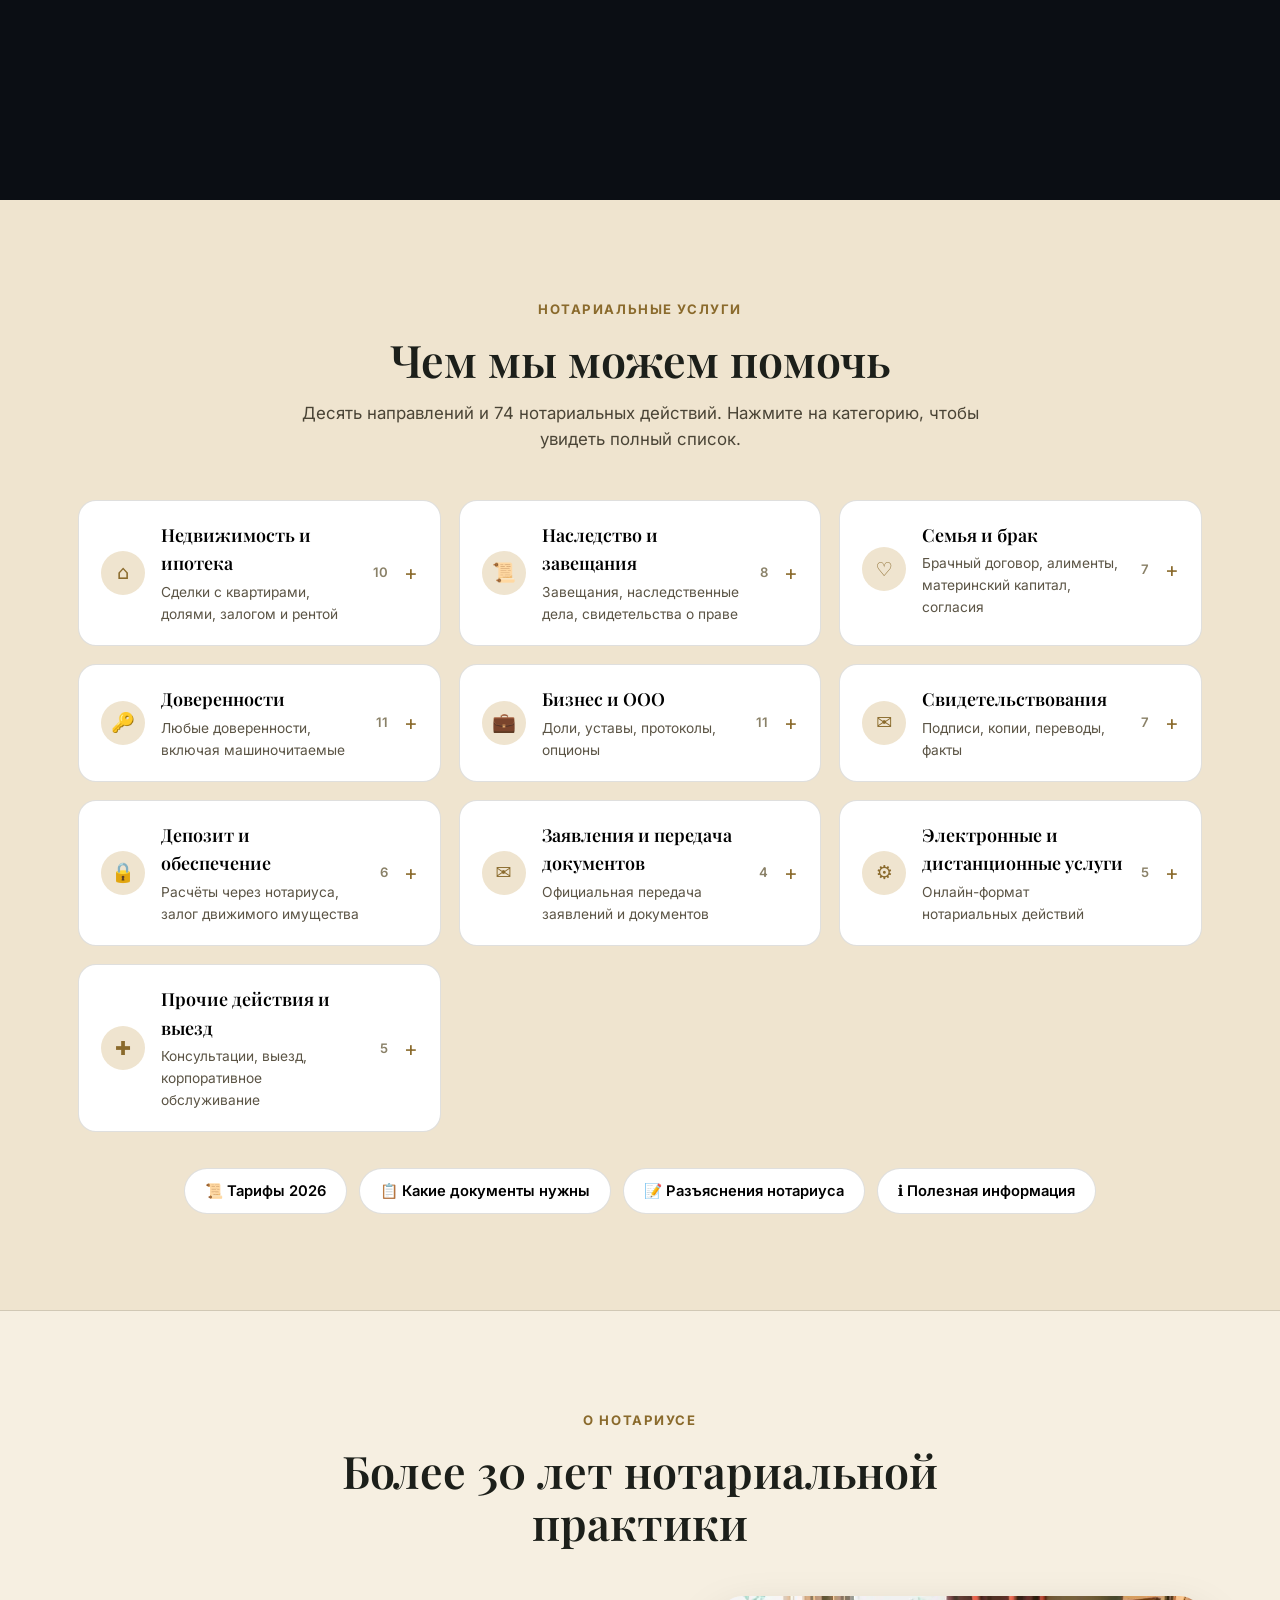
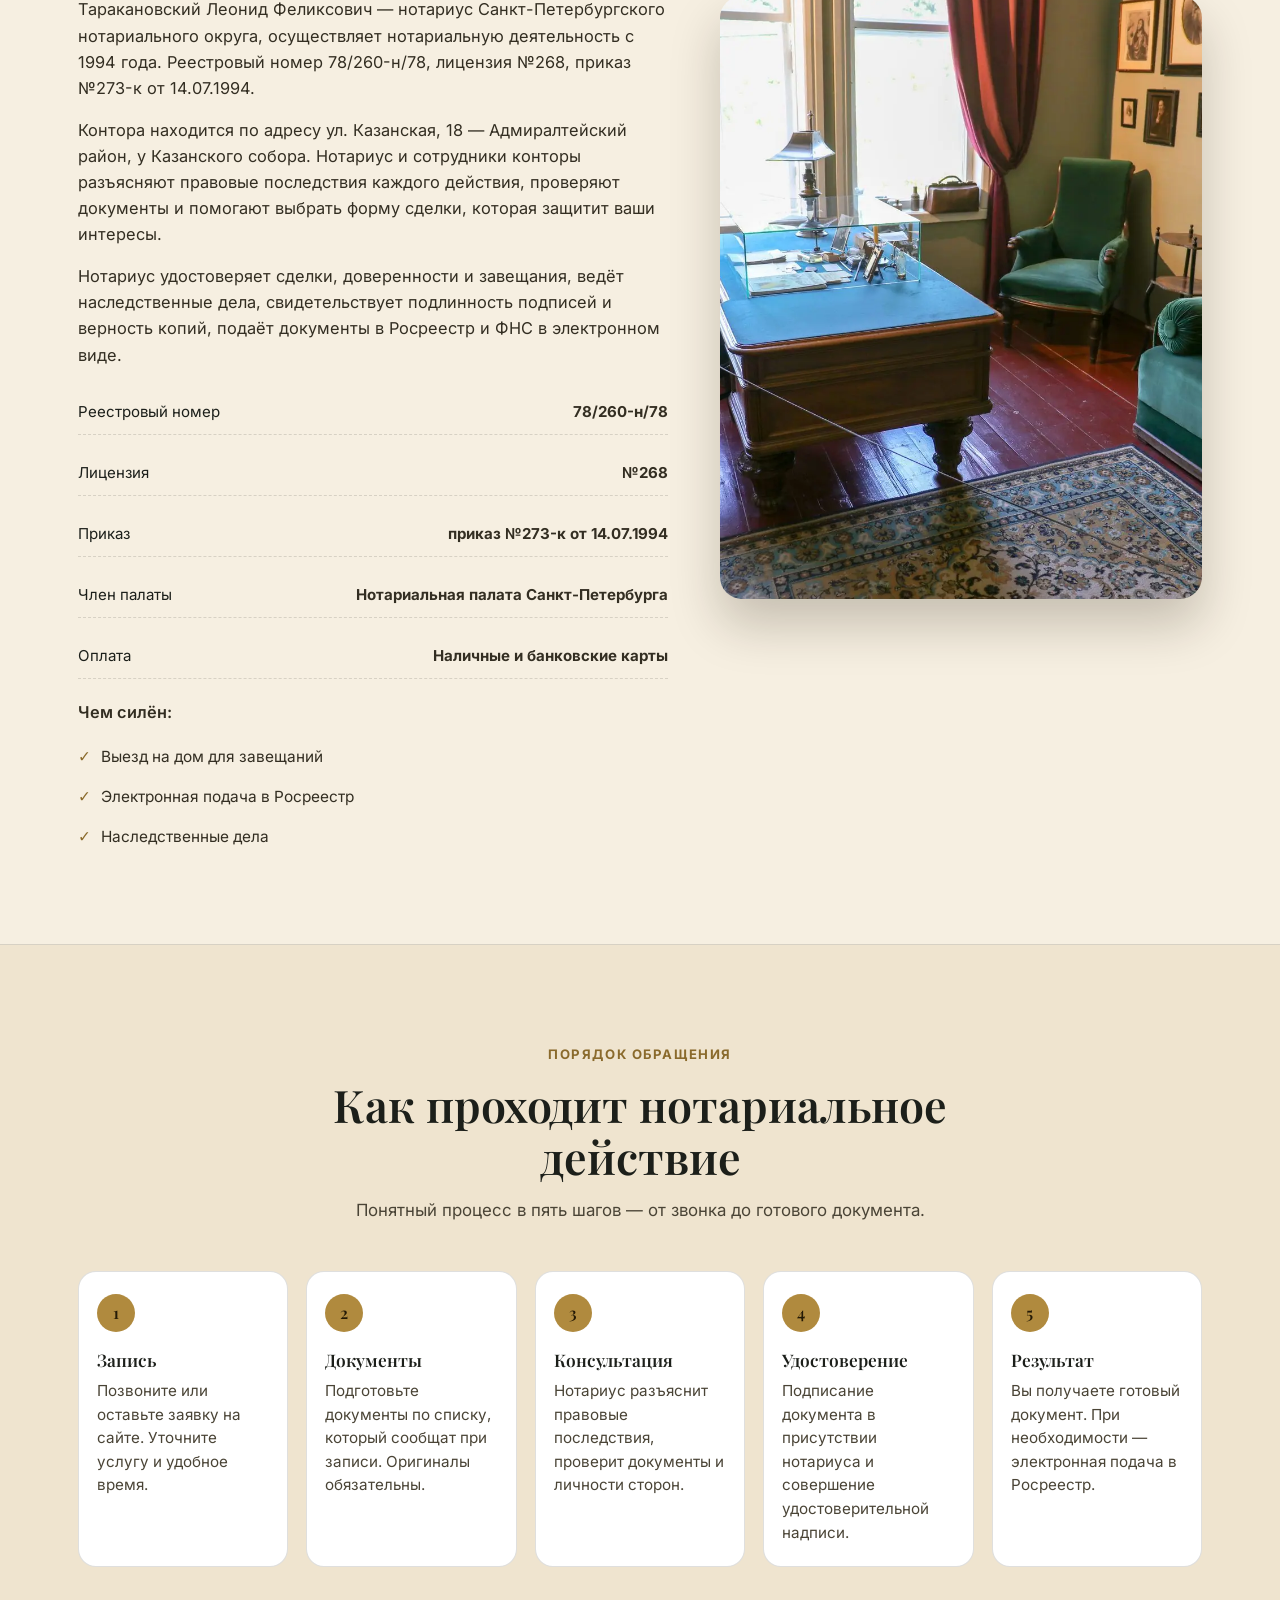
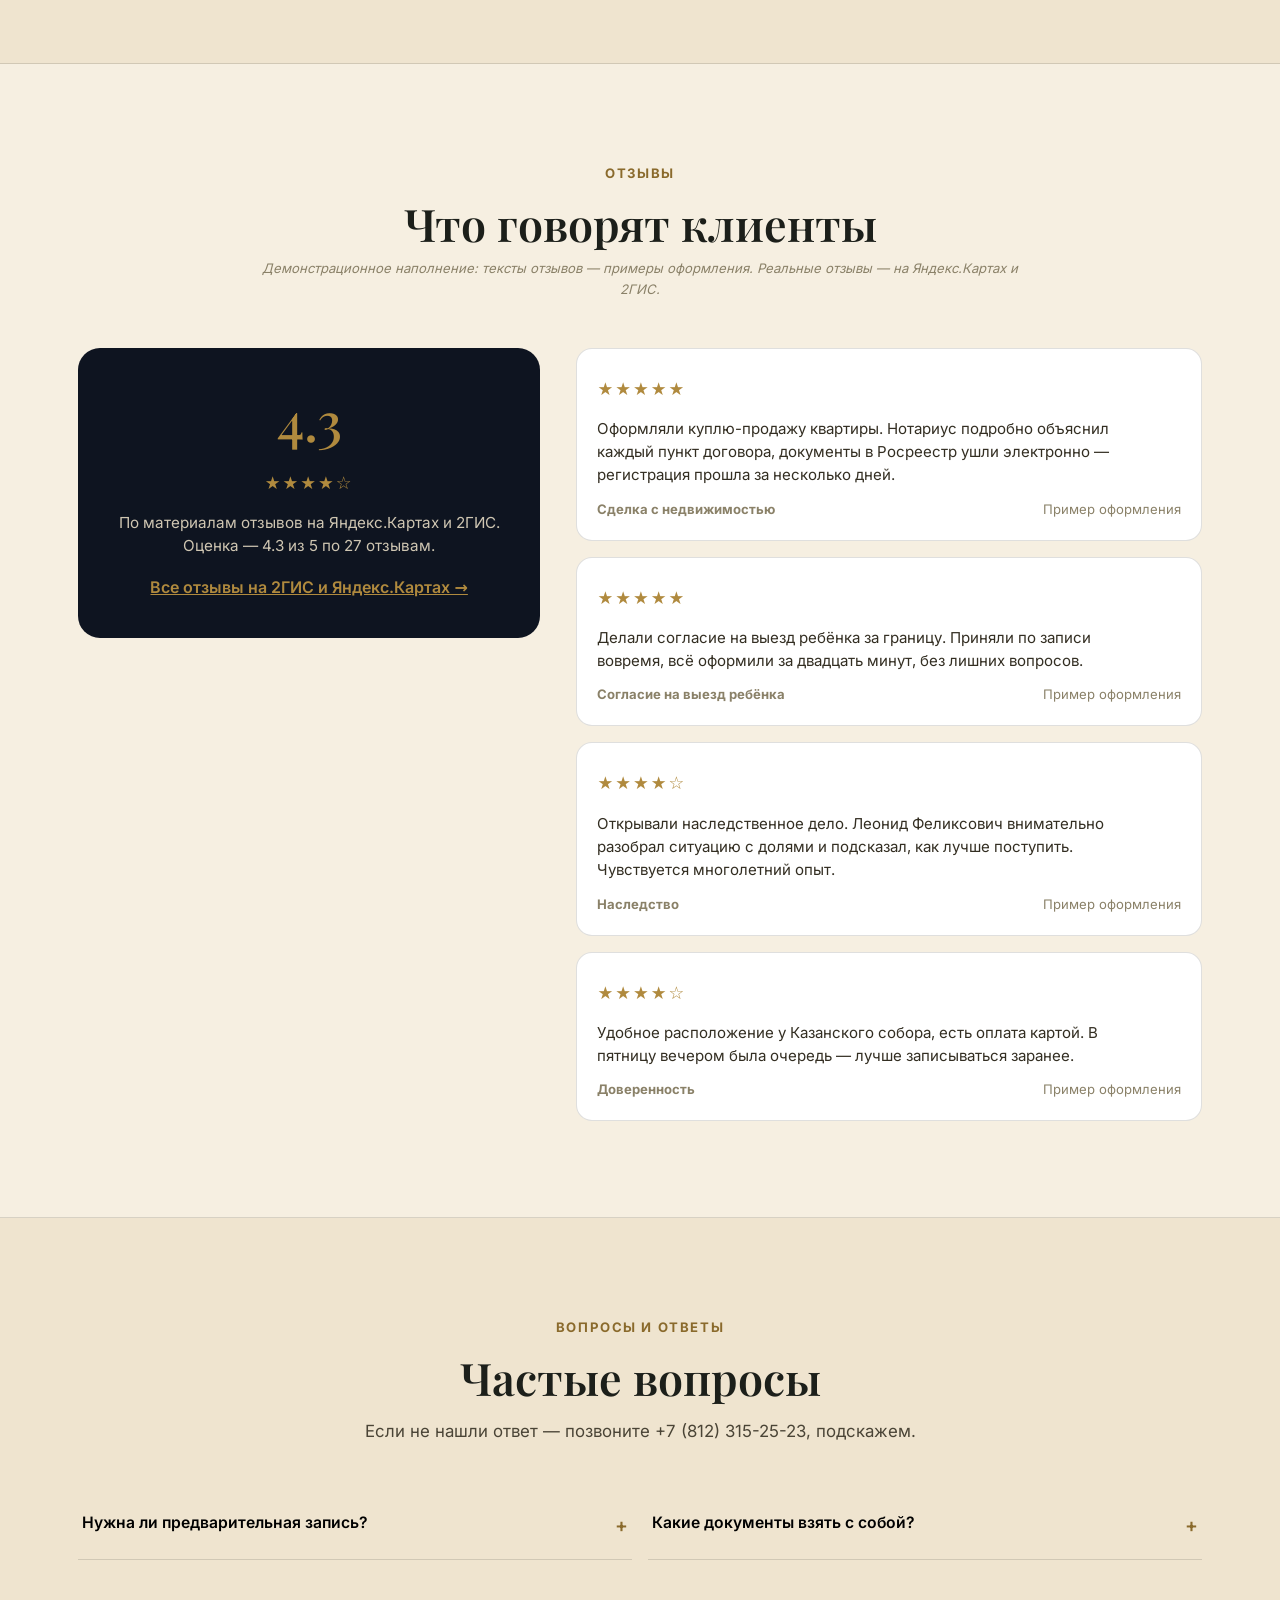
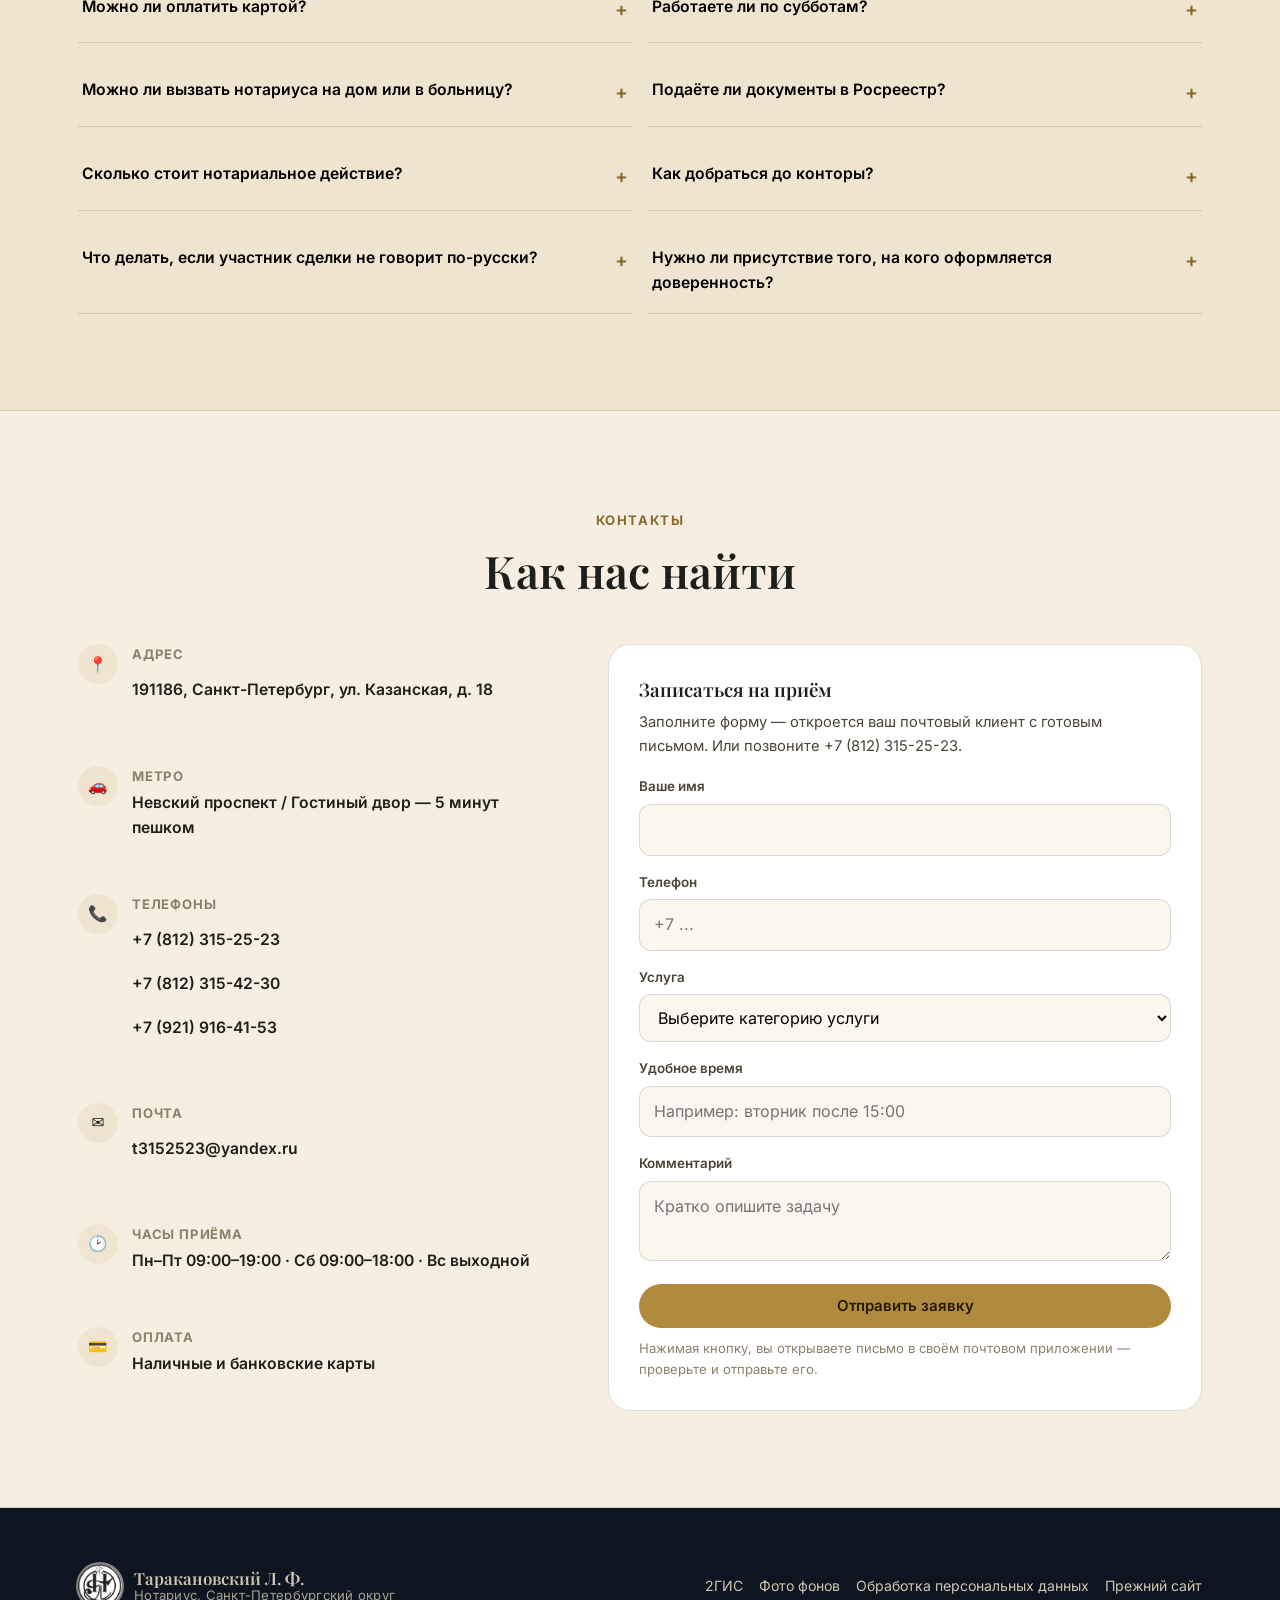
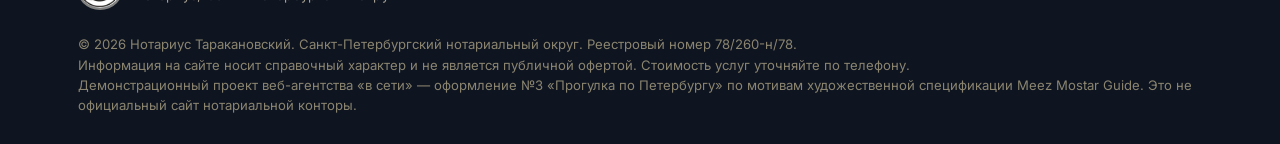
==== commit d4ba2f5a: "обновление: качество и анимация" ====
--- a/index.html
+++ b/index.html
@@ -6,12 +6,12 @@
 <meta name="viewport" content="width=device-width, initial-scale=1, viewport-fit=cover">
 <title>Нотариус Таракановский Л. Ф. — ул. Казанская, 18, Санкт-Петербург</title>
 <meta name="description" content="Нотариус Таракановский Л. Ф., Санкт-Петербург, ул. Казанская, 18. Пн–пт 09:00–19:00, сб 09:00–18:00. Наследство, доверенности, сделки с недвижимостью, ООО. Запись: +7 (812) 315-25-23.">
-<link rel="canonical" href="https://kristall2002-art.github.io/notary-tarakanovsky-v3/">
+<link rel="canonical" href="https://v3-tarakanovsky.vseti-site.ru/">
 <meta property="og:type" content="website">
 <meta property="og:title" content="Нотариус Таракановский Л. Ф. — ул. Казанская, 18, Санкт-Петербург">
 <meta property="og:description" content="Нотариус Таракановский Л. Ф., Санкт-Петербург, ул. Казанская, 18. Пн–пт 09:00–19:00, сб 09:00–18:00. Наследство, доверенности, сделки с недвижимостью, ООО. Запись: +7 (812) 315-25-23.">
-<meta property="og:url" content="https://kristall2002-art.github.io/notary-tarakanovsky-v3/">
-<meta property="og:image" content="https://kristall2002-art.github.io/notary-tarakanovsky-v3/img/kazan_cathedral.jpg">
+<meta property="og:url" content="https://v3-tarakanovsky.vseti-site.ru/">
+<meta property="og:image" content="https://v3-tarakanovsky.vseti-site.ru/img/kazan_cathedral.jpg">
 <meta property="og:locale" content="ru_RU">
 <meta name="twitter:card" content="summary_large_image">
 <link rel="icon" href="favicon-32.png" sizes="32x32" type="image/png">
@@ -19,7 +19,8 @@
 <link rel="apple-touch-icon" href="apple-touch-icon.png">
 <link rel="stylesheet" href="assets/fonts.css">
 <link rel="stylesheet" href="styles.css">
-<script type="application/ld+json">{"@context": "https://schema.org", "@type": ["Notary", "LegalService", "LocalBusiness"], "@id": "https://kristall2002-art.github.io/notary-tarakanovsky-v3/#org", "name": "Нотариус Таракановский Леонид Феликсович", "url": "https://kristall2002-art.github.io/notary-tarakanovsky-v3/", "image": "https://kristall2002-art.github.io/notary-tarakanovsky-v3/img/kazan_cathedral.jpg", "description": "Нотариус Таракановский Л. Ф., Санкт-Петербург, ул. Казанская, 18. Пн–пт 09:00–19:00, сб 09:00–18:00. Наследство, доверенности, сделки с недвижимостью, ООО. Запись: +7 (812) 315-25-23.", "telephone": ["+78123152523", "+78123154230", "+79219164153"], "email": "t3152523@yandex.ru", "address": {"@type": "PostalAddress", "streetAddress": "ул. Казанская, 18", "addressLocality": "Санкт-Петербург", "postalCode": "191186", "addressRegion": "Санкт-Петербург", "addressCountry": "RU"}, "geo": {"@type": "GeoCoordinates", "latitude": 59.9334, "longitude": 30.3204}, "openingHoursSpecification": [{"@type": "OpeningHoursSpecification", "dayOfWeek": ["Monday", "Tuesday", "Wednesday", "Thursday", "Friday"], "opens": "09:00", "closes": "19:00"}, {"@type": "OpeningHoursSpecification", "dayOfWeek": ["Saturday"], "opens": "09:00", "closes": "18:00"}], "areaServed": {"@type": "City", "name": "Санкт-Петербург"}, "paymentAccepted": "Наличные и банковские карты", "priceRange": "₽₽", "foundingDate": "1994", "founder": {"@type": "Person", "name": "Таракановский Леонид Феликсович"}, "aggregateRating": {"@type": "AggregateRating", "ratingValue": "4.3", "reviewCount": "27"}}</script>
+<noscript><style>.reveal{opacity:1!important;transform:none!important}</style></noscript>
+<script type="application/ld+json">{"@context": "https://schema.org", "@type": ["Notary", "LegalService", "LocalBusiness"], "@id": "https://v3-tarakanovsky.vseti-site.ru/#org", "name": "Нотариус Таракановский Леонид Феликсович", "url": "https://v3-tarakanovsky.vseti-site.ru/", "image": "https://v3-tarakanovsky.vseti-site.ru/img/kazan_cathedral.jpg", "description": "Нотариус Таракановский Л. Ф., Санкт-Петербург, ул. Казанская, 18. Пн–пт 09:00–19:00, сб 09:00–18:00. Наследство, доверенности, сделки с недвижимостью, ООО. Запись: +7 (812) 315-25-23.", "telephone": ["+78123152523", "+78123154230", "+79219164153"], "email": "t3152523@yandex.ru", "address": {"@type": "PostalAddress", "streetAddress": "ул. Казанская, 18", "addressLocality": "Санкт-Петербург", "postalCode": "191186", "addressRegion": "Санкт-Петербург", "addressCountry": "RU"}, "geo": {"@type": "GeoCoordinates", "latitude": 59.9334, "longitude": 30.3204}, "openingHoursSpecification": [{"@type": "OpeningHoursSpecification", "dayOfWeek": ["Monday", "Tuesday", "Wednesday", "Thursday", "Friday"], "opens": "09:00", "closes": "19:00"}, {"@type": "OpeningHoursSpecification", "dayOfWeek": ["Saturday"], "opens": "09:00", "closes": "18:00"}], "areaServed": {"@type": "City", "name": "Санкт-Петербург"}, "paymentAccepted": "Наличные и банковские карты", "priceRange": "₽₽", "foundingDate": "1994", "founder": {"@type": "Person", "name": "Таракановский Леонид Феликсович"}, "aggregateRating": {"@type": "AggregateRating", "ratingValue": "4.3", "reviewCount": "27"}}</script>
 <script type="application/ld+json">{"@context": "https://schema.org", "@type": "FAQPage", "mainEntity": [{"@type": "Question", "name": "Нужна ли предварительная запись?", "acceptedAnswer": {"@type": "Answer", "text": "Рекомендуем записаться заранее по телефону +7 (812) 315-25-23 или через форму на сайте — так вы не будете ждать в очереди. Часы приёма: 09:00–19:00 в будни, 09:00–18:00 в субботу."}}, {"@type": "Question", "name": "Какие документы взять с собой?", "acceptedAnswer": {"@type": "Answer", "text": "Всегда — паспорт каждого участника. Остальное зависит от действия: для сделки с недвижимостью — правоустанавливающие документы, для доверенности — данные представителя, для наследства — свидетельство о смерти и документы о родстве. Точный список сообщат при записи."}}, {"@type": "Question", "name": "Можно ли оплатить картой?", "acceptedAnswer": {"@type": "Answer", "text": "Наличные и банковские карты."}}, {"@type": "Question", "name": "Работаете ли по субботам?", "acceptedAnswer": {"@type": "Answer", "text": "Да, в субботу приём 09:00–18:00. Воскресенье — выходной. Приём документов до 18:30 (сб до 17:30), по предварительной записи."}}, {"@type": "Question", "name": "Можно ли вызвать нотариуса на дом или в больницу?", "acceptedAnswer": {"@type": "Answer", "text": "Да, выезд нотариуса возможен — на дом, в больницу, в офис организации. Время и условия выезда согласуются по телефону +7 (812) 315-25-23."}}, {"@type": "Question", "name": "Подаёте ли документы в Росреестр?", "acceptedAnswer": {"@type": "Answer", "text": "Да. После удостоверения сделки нотариус направляет документы в Росреестр в электронном виде — без визита в МФЦ и с сокращённым сроком регистрации."}}, {"@type": "Question", "name": "Сколько стоит нотариальное действие?", "acceptedAnswer": {"@type": "Answer", "text": "Стоимость складывается из нотариального тарифа, установленного законом, и платы за услуги правового и технического характера, единой для всех нотариусов Санкт-Петербурга. Точную сумму по вашему действию сообщат при записи."}}, {"@type": "Question", "name": "Как добраться до конторы?", "acceptedAnswer": {"@type": "Answer", "text": "Адрес: ул. Казанская, 18, Адмиралтейский район, у Казанского собора. Метро: Невский проспект / Гостиный двор — 5 минут пешком."}}, {"@type": "Question", "name": "Что делать, если участник сделки не говорит по-русски?", "acceptedAnswer": {"@type": "Answer", "text": "Нотариальное действие совершается на русском языке. Если участник не владеет русским, потребуется переводчик — его участие и данные указываются в документе. Договоритесь об этом заранее при записи."}}, {"@type": "Question", "name": "Нужно ли присутствие того, на кого оформляется доверенность?", "acceptedAnswer": {"@type": "Answer", "text": "Нет. Для доверенности достаточно присутствия доверителя с паспортом; о представителе нужны паспортные данные. Представитель получает доверенность позже — лично или через доверителя."}}]}</script>
 </head>
 <body>
@@ -27,7 +28,7 @@
 
 <header class="site-header" id="hdr">
   <a class="brand" href="#top">
-    <img src="img/logo.jpg" alt="Логотип нотариуса Таракановского">
+    <img src="img/logo.jpg" alt="Логотип нотариуса Таракановского" width="225" height="224" loading="eager" fetchpriority="high">
     <span class="brand-txt"><b>Таракановский Л. Ф.</b><span>Нотариус · Казанская, 18</span></span>
   </a>
   <nav class="site-nav" aria-label="Разделы сайта">
@@ -67,9 +68,9 @@
 <section class="cinema-scroll" id="cinema" aria-label="Прогулка по Петербургу до конторы нотариуса">
   <div class="stage">
     <div class="world">
-      <img class="scene-img layer-sky" src="img/spb_aerial.jpg" alt="" loading="eager">
-      <img class="scene-img layer-mid" src="img/kazan_cathedral.jpg" alt="" loading="eager">
-      <img class="scene-img layer-fore" src="img/nevsky.jpg" alt="" loading="eager">
+      <img class="scene-img layer-sky" src="img/spb_aerial.jpg" alt="" width="1280" height="853" loading="eager" fetchpriority="high">
+      <img class="scene-img layer-mid" src="img/kazan_cathedral.jpg" alt="" width="1280" height="579" loading="eager" fetchpriority="high">
+      <img class="scene-img layer-fore" src="img/nevsky.jpg" alt="" width="1280" height="857" loading="eager" fetchpriority="high">
       <div class="shade"></div>
 
       <span class="hero-kicker">Нотариальная контора в Санкт-Петербурге</span>
@@ -155,7 +156,7 @@
         <p style="margin-top:20px;font-weight:600">Чем силён:</p>
         <ul class="feat-list"><li>Выезд на дом для завещаний</li><li>Электронная подача в Росреестр</li><li>Наследственные дела</li></ul>
       </div>
-      <div class="about-photo"><img src="img/int_kabinet.jpg" alt="Интерьер нотариальной конторы" loading="lazy"></div>
+      <div class="about-photo reveal"><picture><source type="image/webp" srcset="img/int_kabinet.webp"><img src="img/int_kabinet.jpg" alt="Интерьер нотариальной конторы" width="1600" height="1067" loading="lazy" decoding="async"></picture></div>
     </div>
   </div>
 </section>
@@ -244,7 +245,7 @@
 <footer class="foot">
   <div class="wrap">
     <div class="foot-top">
-      <div class="brand"><img src="img/logo.jpg" alt=""><span class="brand-txt"><b>Таракановский Л. Ф.</b><span>Нотариус, Санкт-Петербургский округ</span></span></div>
+      <div class="brand"><img src="img/logo.jpg" alt="" width="225" height="224" loading="lazy" decoding="async"><span class="brand-txt"><b>Таракановский Л. Ф.</b><span>Нотариус, Санкт-Петербургский округ</span></span></div>
       <ul class="foot-links">
         <li><a href="https://2gis.ru/spb/search/%D0%A2%D0%B0%D1%80%D0%B0%D0%BA%D0%B0%D0%BD%D0%BE%D0%B2%D1%81%D0%BA%D0%B8%D0%B9%20%D0%BD%D0%BE%D1%82%D0%B0%D1%80%D0%B8%D1%83%D1%81" target="_blank" rel="noopener">2ГИС</a></li>
         <li><a href="credits.html" target="_blank" rel="noopener">Фото фонов</a></li>
--- a/styles.css
+++ b/styles.css
@@ -6,8 +6,8 @@
 *{box-sizing:border-box}
 html{min-height:100%;scroll-behavior:smooth;background:#0b0e14}
 body{min-height:100%;margin:0;overflow-x:clip;background:#0b0e14;color:var(--ink);
-  font-family:Inter,system-ui,-apple-system,"Segoe UI",sans-serif;letter-spacing:0}
-img{max-width:100%}
+  font-family:Inter,system-ui,-apple-system,"Segoe UI",sans-serif;letter-spacing:0;line-height:1.6}
+img{max-width:100%;height:auto}
 button{border:0;font:inherit;background:none;cursor:pointer}
 a{color:inherit}
 h1,h2,h3,h4{font-family:"Playfair Display",Georgia,"Times New Roman",serif;font-weight:600;margin:0}
@@ -39,25 +39,26 @@
   transition:background .3s ease}
 .site-header.solid{background:rgba(12,16,24,0.92);backdrop-filter:blur(6px)}
 .a11y-contrast .site-header,.a11y-contrast .site-header.solid{background:#fff;color:#000;border-bottom:2px solid #000}
-.brand{display:flex;align-items:center;gap:12px;text-decoration:none;color:inherit;min-width:0}
-.brand img{width:40px;height:40px;border-radius:50%;object-fit:cover;flex:none;box-shadow:0 0 0 2px rgba(246,239,225,.5)}
-.brand-txt{display:flex;flex-direction:column;line-height:1.1;min-width:0}
+.brand{display:flex;align-items:center;gap:12px;text-decoration:none;color:inherit;min-width:0;min-height:44px}
+.brand img{width:44px;height:44px;border-radius:50%;object-fit:cover;flex:none;box-shadow:0 0 0 2px rgba(246,239,225,.5)}
+.brand-txt{display:flex;flex-direction:column;line-height:1.15;min-width:0}
 .brand-txt b{font-family:"Playfair Display",serif;font-size:1.05rem;font-weight:600;white-space:nowrap;overflow:hidden;text-overflow:ellipsis}
-.brand-txt span{font-size:.72rem;opacity:.8;letter-spacing:.02em}
+.brand-txt span{font-size:.82rem;opacity:.8;letter-spacing:.02em}
 .site-nav{display:flex;gap:clamp(14px,2vw,28px);list-style:none;align-items:center}
-.site-nav a{font-size:.92rem;font-weight:500;text-decoration:none;opacity:.9;white-space:nowrap}
+.site-nav a{font-size:.92rem;font-weight:500;text-decoration:none;opacity:.9;white-space:nowrap;line-height:44px}
 .site-nav a:hover{opacity:1;text-decoration:underline}
 .hdr-actions{display:flex;align-items:center;gap:10px}
 .a11y-box{display:flex;align-items:center;gap:4px;border:1px solid rgba(246,239,225,.4);border-radius:999px;padding:3px}
 .a11y-contrast .a11y-box{border-color:#000}
-.a11y-box button{width:26px;height:26px;border-radius:999px;color:inherit;font-size:.78rem;font-weight:700;display:flex;align-items:center;justify-content:center}
+.a11y-box button{width:30px;height:44px;border-radius:999px;color:inherit;font-size:.82rem;font-weight:700;display:flex;align-items:center;justify-content:center}
 .a11y-box button:hover{background:rgba(246,239,225,.18)}
 .a11y-contrast .a11y-box button:hover{background:#000;color:#fff}
 .btn{display:inline-flex;align-items:center;gap:8px;padding:0 20px;height:44px;border-radius:999px;
-  font-weight:600;font-size:.94rem;text-decoration:none;white-space:nowrap}
+  font-weight:600;font-size:.94rem;text-decoration:none;white-space:nowrap;transition:transform .15s ease,background .2s ease}
 .btn-gold{background:var(--gold);color:#241a06}
 .btn-gold:hover{background:var(--gold-2)}
-.burger{display:none;width:40px;height:40px;border-radius:50%;color:#f6efe1;align-items:center;justify-content:center;font-size:1.3rem}
+.btn:active{transform:scale(.96)}
+.burger{display:none;width:44px;height:44px;border-radius:50%;color:#f6efe1;align-items:center;justify-content:center;font-size:1.3rem}
 .a11y-contrast .burger{color:#000}
 
 /* ---------- cinema scroll rig (Mostar Guide mechanic) ---------- */
@@ -100,19 +101,20 @@
 .mile-track.jump{transition:none}
 .mile-card{flex:0 0 clamp(240px,26vw,300px);min-height:190px;padding:22px;border-radius:20px;
   background:var(--paper);color:#1c1f1a;box-shadow:0 20px 46px rgba(4,8,14,.35);pointer-events:auto;position:relative}
-.mile-card .k{display:block;font-size:.72rem;font-weight:700;letter-spacing:.08em;text-transform:uppercase;color:var(--gold-2);margin-bottom:34px}
+.mile-card .k{display:block;font-size:.82rem;font-weight:700;letter-spacing:.08em;text-transform:uppercase;color:var(--gold-2);margin-bottom:34px}
 .mile-card .num{position:absolute;top:20px;right:20px;font-family:"Playfair Display",serif;font-size:1.5rem;color:var(--gold)}
 .mile-card h3{font-size:1.28rem;line-height:1.05;margin-bottom:8px}
-.mile-card p{font-size:.92rem;line-height:1.32;font-family:Inter,sans-serif;font-weight:400;color:#403a2c}
+.mile-card p{font-size:.95rem;line-height:1.5;font-family:Inter,sans-serif;font-weight:400;color:#403a2c}
 .mile-nav-wrap{position:absolute;left:6vw;top:calc(clamp(118px,20vh,210px) + 210px);z-index:6;display:flex;gap:10px;
   opacity:var(--mile-nav-op,0);pointer-events:none}
 .mile-nav-wrap.ready{pointer-events:auto}
 .mile-nav{width:46px;height:46px;border-radius:50%;background:rgba(246,239,225,.94);color:#1c1f1a;
-  display:flex;align-items:center;justify-content:center;font-size:1.1rem;box-shadow:0 12px 26px rgba(0,0,0,.3)}
+  display:flex;align-items:center;justify-content:center;font-size:1.1rem;box-shadow:0 12px 26px rgba(0,0,0,.3);transition:transform .15s ease}
+.mile-nav:active{transform:scale(.92)}
 
 .intro-copy{position:absolute;left:50%;bottom:clamp(48px,14vh,140px);width:min(560px,calc(100vw - 40px));
   text-align:center;z-index:7;transform:translate3d(-50%,var(--intro-y,20px),0);opacity:var(--intro-op,0)}
-.intro-copy p{color:#f6efe1;font-size:1.1rem;font-weight:500;line-height:1.3;text-shadow:0 2px 16px rgba(0,0,0,.5)}
+.intro-copy p{color:#f6efe1;font-size:1.1rem;font-weight:500;line-height:1.5;text-shadow:0 2px 16px rgba(0,0,0,.5)}
 .hero-tags{display:flex;flex-wrap:wrap;justify-content:center;gap:10px;margin-top:22px}
 .hero-tags span{min-height:40px;display:inline-flex;align-items:center;padding:0 20px;border-radius:999px;
   background:var(--paper);color:#1c1f1a;font-size:.92rem;font-weight:600;box-shadow:0 10px 24px rgba(0,0,0,.25)}
@@ -121,16 +123,17 @@
   pointer-events:none;z-index:8;transform:translate3d(-50%,var(--p-y,40px),0);opacity:var(--p-op,0)}
 .story-panel h2{color:#f6efe1;font-size:clamp(1.9rem,4vw,3.1rem);line-height:1;text-shadow:0 16px 36px var(--shadow)}
 .story-panel p{width:min(520px,100%);margin:20px auto 0;color:#f6efe1;font-size:1.05rem;font-weight:500;
-  line-height:1.35;text-shadow:0 2px 16px rgba(0,0,0,.45)}
+  line-height:1.5;text-shadow:0 2px 16px rgba(0,0,0,.45)}
 .story-facts{display:grid;grid-template-columns:repeat(2,minmax(0,1fr));gap:40px;width:min(420px,100%);margin:44px auto 0}
 .story-facts dt{color:#f6efe1;font-family:"Playfair Display",serif;font-size:clamp(2.1rem,4.4vw,3rem);line-height:1;text-shadow:0 12px 28px var(--shadow)}
-.story-facts dd{margin:12px 0 0;color:#e9dcc0;font-size:.92rem;font-weight:500;line-height:1.2}
+.story-facts dd{margin:12px 0 0;color:#e9dcc0;font-size:.92rem;font-weight:500;line-height:1.3}
 #panel2{transform:translate3d(-50%,var(--p2-y,40px),0)!important;opacity:var(--p2-op,0)!important}
 .note-button{min-height:48px;margin-top:24px;display:inline-flex;align-items:center;gap:10px;padding:0 26px;
   border-radius:999px;background:var(--gold);color:#241a06;font-weight:700;box-shadow:0 14px 30px rgba(0,0,0,.3);
-  pointer-events:auto}
+  pointer-events:auto;transition:transform .15s ease}
+.note-button:active{transform:scale(.96)}
 .scroll-hint{position:absolute;left:50%;bottom:18px;transform:translateX(-50%);z-index:6;color:#e9dcc0;
-  font-size:.78rem;letter-spacing:.1em;text-transform:uppercase;opacity:var(--hint-op,1);text-align:center}
+  font-size:.82rem;letter-spacing:.1em;text-transform:uppercase;opacity:var(--hint-op,1);text-align:center}
 .scroll-hint .ln{display:block;width:1px;height:26px;margin:6px auto 0;background:linear-gradient(#e9dcc0,transparent)}
 
 /* ---------- flowing sections ---------- */
@@ -139,10 +142,10 @@
 .sec-dark{background:var(--night);color:#f2ead9}
 .sec-dark h2,.sec-dark .kicker{color:#f2ead9}
 .sec-head{max-width:760px;margin:0 auto 48px;text-align:center}
-.kicker{display:inline-block;font-size:.8rem;font-weight:700;letter-spacing:.12em;text-transform:uppercase;color:var(--gold-2);margin-bottom:14px}
+.kicker{display:inline-block;font-size:.82rem;font-weight:700;letter-spacing:.12em;text-transform:uppercase;color:var(--gold-2);margin-bottom:14px}
 .sec-dark .kicker{color:var(--gold)}
-.h2{font-size:clamp(1.8rem,3.6vw,2.8rem);line-height:1.08}
-.lead{margin-top:14px;font-size:1.05rem;line-height:1.5;color:#4a4436}
+.h2{font-size:clamp(1.8rem,3.6vw,2.8rem);line-height:1.15}
+.lead{margin:14px auto 0;max-width:62ch;font-size:1.05rem;line-height:1.55;color:#4a4436}
 .sec-dark .lead{color:#cfc6b2}
 
 /* services accordion */
@@ -154,32 +157,33 @@
 .svc-txt{flex:1;min-width:0}
 .svc-txt b{display:block;font-family:"Playfair Display",serif;font-size:1.12rem;font-weight:600}
 .svc-txt span{display:block;font-size:.86rem;color:#5b5445;margin-top:3px}
-.svc-count{flex:none;font-size:.8rem;color:#8a8168;font-weight:600}
+.svc-count{flex:none;font-size:.82rem;color:#8a8168;font-weight:600}
 .svc-pl{flex:none;font-size:1.3rem;color:var(--gold-2);transition:transform .25s}
 .svc-cat.open .svc-pl{transform:rotate(45deg)}
 .svc-body{max-height:0;overflow:hidden;transition:max-height .35s ease}
 .svc-cat.open .svc-body{max-height:900px}
 .svc-body ul{list-style:none;padding:0 22px 22px;margin:0;display:grid;gap:8px}
-.svc-body li{font-size:.94rem;line-height:1.4;padding-left:18px;position:relative;color:#332e22}
+.svc-body li{font-size:.94rem;line-height:1.55;padding-left:18px;position:relative;color:#332e22}
 .svc-body li::before{content:"—";position:absolute;left:0;color:var(--gold)}
 
 /* tariffs / info modal launcher row */
 .info-row{display:flex;flex-wrap:wrap;justify-content:center;gap:12px;margin-top:36px}
 .info-btn{display:inline-flex;align-items:center;gap:8px;padding:0 20px;height:46px;border-radius:999px;
-  border:1px solid var(--line);background:#fff;font-weight:600;font-size:.92rem}
+  border:1px solid var(--line);background:#fff;font-weight:600;font-size:.92rem;transition:transform .15s ease,border-color .2s ease}
 .info-btn:hover{border-color:var(--gold)}
+.info-btn:active{transform:scale(.96)}
 
 /* about */
 .about-grid{display:grid;grid-template-columns:1.1fr .9fr;gap:52px;align-items:start}
-.about-text p{margin-bottom:16px;font-size:1.02rem;line-height:1.6;color:#332e22}
-.cred-list{list-style:none;display:grid;gap:10px;margin-top:22px}
+.about-text p{margin-bottom:16px;max-width:70ch;font-size:1.02rem;line-height:1.6;color:#332e22}
+.cred-list{list-style:none;display:grid;gap:var(--step);margin-top:22px}
 .cred-list li{display:flex;justify-content:space-between;gap:14px;padding:10px 0;border-bottom:1px dashed var(--line);font-size:.94rem}
 .cred-list b{color:#332e22}
-.feat-list{list-style:none;display:grid;gap:12px;margin-top:20px}
-.feat-list li{display:flex;gap:10px;font-size:.96rem;line-height:1.4;color:#332e22}
+.feat-list{list-style:none;display:grid;gap:var(--step);margin-top:20px}
+.feat-list li{display:flex;gap:10px;font-size:.96rem;line-height:1.55;color:#332e22}
 .feat-list li::before{content:"✓";color:var(--gold-2);font-weight:700}
 .about-photo{border-radius:22px;overflow:hidden;box-shadow:0 26px 50px rgba(30,24,10,.22)}
-.about-photo img{display:block;width:100%;height:100%;object-fit:cover;aspect-ratio:4/5}
+.about-photo img{display:block;width:100%;height:100%;object-fit:cover;aspect-ratio:4/5;transition:transform 1s cubic-bezier(.22,1,.36,1)}
 
 /* how */
 .steps{list-style:none;display:grid;grid-template-columns:repeat(5,1fr);gap:18px;counter-reset:none}
@@ -187,18 +191,18 @@
 .step-n{display:flex;align-items:center;justify-content:center;width:38px;height:38px;border-radius:50%;
   background:var(--gold);color:#241a06;font-weight:700;font-family:"Playfair Display",serif;margin-bottom:14px}
 .step b{display:block;font-family:"Playfair Display",serif;font-size:1.08rem;margin-bottom:6px}
-.step p{font-size:.88rem;line-height:1.4;color:#4a4436}
+.step p{font-size:.95rem;line-height:1.55;color:#4a4436}
 
 /* reviews */
 .reviews-wrap{display:grid;grid-template-columns:.85fr 1.15fr;gap:36px;align-items:start}
 .rsum{background:var(--night);color:#f2ead9;border-radius:22px;padding:28px;text-align:center}
 .rsum .big{font-family:"Playfair Display",serif;font-size:3.4rem;color:var(--gold)}
 .stars{color:var(--gold);font-size:1.1rem;letter-spacing:2px;margin:6px 0 14px}
-.rsum p{font-size:.9rem;color:#cfc6b2;line-height:1.4}
-.rsum a{display:inline-flex;margin-top:16px;color:var(--gold);font-weight:600;text-decoration:underline}
-.rgrid{display:grid;gap:14px}
+.rsum p{font-size:.95rem;color:#cfc6b2;line-height:1.55}
+.rsum a{display:inline-flex;align-items:center;min-height:44px;margin-top:8px;color:var(--gold);font-weight:600;text-decoration:underline}
+.rgrid{display:grid;gap:var(--step)}
 .rev{background:#fff;border:1px solid var(--line);border-radius:16px;padding:20px}
-.rev p{font-size:.94rem;line-height:1.45;color:#332e22}
+.rev p{font-size:.94rem;line-height:1.55;max-width:62ch;color:#332e22}
 .rev-meta{display:flex;justify-content:space-between;margin-top:12px;font-size:.82rem;color:#8a8168}
 .demo-note{margin-top:8px;font-size:.82rem;color:#8a8168;font-style:italic}
 
@@ -209,8 +213,8 @@
 .fq .pl{flex:none;color:var(--gold-2);font-size:1.2rem;transition:transform .25s}
 .fq.open .pl{transform:rotate(45deg)}
 .fq-a{max-height:0;overflow:hidden;transition:max-height .3s ease}
-.fq.open .fq-a{max-height:300px}
-.fq-a p{padding:0 4px 18px;font-size:.92rem;line-height:1.5;color:#4a4436}
+.fq.open .fq-a{max-height:320px}
+.fq-a p{padding:0 4px 18px;max-width:62ch;font-size:.95rem;line-height:1.55;color:#4a4436}
 
 /* contacts */
 .contacts-grid{display:grid;grid-template-columns:.9fr 1.1fr;gap:44px}
@@ -218,16 +222,17 @@
 .c-list li{display:flex;gap:14px}
 .c-ico{flex:none;width:40px;height:40px;border-radius:50%;background:var(--paper-2);display:flex;align-items:center;justify-content:center;color:var(--gold-2)}
 .c-list b{display:block;font-size:.82rem;text-transform:uppercase;letter-spacing:.06em;color:#8a8168;margin-bottom:3px}
-.c-list span,.c-list a{font-size:.98rem;color:#1c1f1a;font-weight:600;text-decoration:none}
+.c-list span{font-size:.98rem;color:#1c1f1a;font-weight:600}
+.c-list a{display:inline-block;font-size:.98rem;color:#1c1f1a;font-weight:600;text-decoration:none;line-height:44px}
 .map-link{display:inline-flex;margin-top:18px;gap:8px}
 .form-card{background:#fff;border:1px solid var(--line);border-radius:22px;padding:30px}
 .fld{margin-bottom:16px}
 .fld label{display:block;font-size:.84rem;font-weight:600;margin-bottom:6px;color:#4a4436}
 .fld input,.fld select,.fld textarea{width:100%;padding:12px 14px;border:1px solid var(--line);border-radius:12px;
-  font:inherit;font-size:.96rem;background:#fbf7ee}
+  font:inherit;font-size:1rem;min-height:44px;background:#fbf7ee}
 .fld.err input,.fld.err select{border-color:#b33}
 .fld textarea{resize:vertical;min-height:80px}
-.form-note{font-size:.8rem;color:#8a8168;margin-top:10px}
+.form-note{font-size:.82rem;color:#8a8168;margin-top:10px}
 .form-ok{display:none;margin-top:14px;padding:12px 14px;background:#e7f3e6;border-radius:10px;font-size:.9rem;color:#274d27}
 .form-ok.show{display:block}
 
@@ -236,9 +241,9 @@
 .foot .wrap{display:grid;gap:26px}
 .foot-top{display:flex;flex-wrap:wrap;justify-content:space-between;gap:24px}
 .foot-links{display:flex;flex-wrap:wrap;gap:16px;list-style:none;font-size:.88rem}
-.foot-links a{text-decoration:none;color:#cfc6b2}
+.foot-links a{display:inline-flex;align-items:center;min-height:44px;text-decoration:none;color:#cfc6b2}
 .foot-links a:hover{color:var(--gold)}
-.foot small{display:block;font-size:.78rem;color:#8b8570;line-height:1.5}
+.foot small{display:block;font-size:.82rem;color:#8b8570;line-height:1.55}
 
 /* modal */
 .modal{position:fixed;inset:0;z-index:200;display:none}
@@ -246,34 +251,50 @@
 .modal-bg{position:absolute;inset:0;background:rgba(8,10,14,.68)}
 .mbox{position:relative;margin:5vh auto;max-width:760px;max-height:88vh;overflow:auto;background:#fbf7ee;
   border-radius:20px;padding:28px 26px 34px}
-.mbox-close{position:sticky;top:0;float:right;width:38px;height:38px;border-radius:50%;background:#fff;
-  box-shadow:0 6px 16px rgba(0,0,0,.2);font-size:1.1rem;margin-bottom:10px}
+.mbox-close{position:sticky;top:0;float:right;width:44px;height:44px;border-radius:50%;background:#fff;
+  box-shadow:0 6px 16px rgba(0,0,0,.2);font-size:1.1rem;margin-bottom:10px;transition:transform .15s ease}
+.mbox-close:active{transform:scale(.92)}
 .mtabs{display:flex;flex-wrap:wrap;gap:8px;margin:6px 0 20px}
-.mtabs button{padding:8px 16px;border-radius:999px;border:1px solid var(--line);font-size:.86rem;font-weight:600}
+.mtabs button{display:inline-flex;align-items:center;min-height:44px;padding:8px 16px;border-radius:999px;border:1px solid var(--line);font-size:.86rem;font-weight:600}
 .mtabs button[aria-selected="true"]{background:var(--gold);border-color:var(--gold);color:#241a06}
 .info-i{border-bottom:1px solid var(--line)}
-.info-i>button{width:100%;display:flex;justify-content:space-between;gap:12px;padding:14px 2px;text-align:left;font-weight:700;font-size:.94rem}
-.info-i>div{display:none;padding:0 2px 16px;font-size:.9rem;line-height:1.5;color:#3a3527}
+.info-i>button{width:100%;display:flex;justify-content:space-between;gap:12px;padding:14px 2px;text-align:left;font-weight:700;font-size:.94rem;min-height:44px}
+.info-i>div{display:none;padding:0 2px 16px;font-size:.95rem;line-height:1.55;color:#3a3527}
 .info-i.open>div{display:block}
+.info-i p{max-width:62ch;margin:0 0 12px}
 .info-i h4{font-size:.94rem;margin:14px 0 6px}
 .info-i ul{list-style:none;display:grid;gap:6px;margin:8px 0}
 .info-i li{padding-left:16px;position:relative}
 .info-i li::before{content:"—";position:absolute;left:0;color:var(--gold-2)}
 .info-i table{width:100%;border-collapse:collapse;margin:10px 0;font-size:.86rem}
 .info-i td{padding:6px 8px;border:1px solid var(--line)}
-.info-f{display:inline-flex;gap:6px;margin:4px 8px 4px 0;font-size:.86rem;color:var(--gold-2);text-decoration:underline}
+.info-f{display:inline-flex;align-items:center;min-height:44px;gap:6px;margin:0 8px 0 0;font-size:.86rem;color:var(--gold-2);text-decoration:underline}
 .mail-modal .mbox{max-width:420px}
 
 .skip-link{position:absolute;left:-999px;top:0;background:#fff;color:#000;padding:10px 16px;z-index:999}
 .skip-link:focus{left:10px;top:10px}
+
+/* ---------- сдержанная анимация появления при прокрутке ----------
+   Мягкое проявление блоков (opacity + небольшой сдвиг вверх), запускается через
+   IntersectionObserver — то есть одинаково работает и при скролле мышью, и при
+   свайпе с телефона/планшета. Срабатывает один раз, повторно не мигает. */
+.reveal{opacity:0;transform:translateY(20px);transition:opacity .7s cubic-bezier(.22,1,.36,1),transform .7s cubic-bezier(.22,1,.36,1)}
+.reveal.in{opacity:1;transform:none}
+.about-photo.reveal img{transform:scale(1.06)}
+.about-photo.reveal.in img{transform:scale(1)}
 
 /* ---------- reduced motion & mobile simplifications ---------- */
 @media (prefers-reduced-motion: reduce){
   html{scroll-behavior:auto}
   .scene-img,.hero-title,.hero-kicker,.hero-sub,.mile-track,.intro-copy,.story-panel,.mile-nav-wrap{transition:none!important}
+  .reveal{opacity:1!important;transform:none!important;transition:none!important}
+  .about-photo.reveal img,.about-photo.reveal.in img{transform:none!important}
+  .btn,.info-btn,.note-button,.mile-nav,.mbox-close,.mnav-close{transition:none!important}
 }
 .reduce-motion .scene-img,.reduce-motion .hero-title,.reduce-motion .hero-kicker,.reduce-motion .hero-sub,
-.reduce-motion .mile-track,.reduce-motion .intro-copy,.reduce-motion .story-panel,.reduce-motion .mile-nav-wrap{transition:none!important}
+.reduce-motion .mile-track,.reduce-motion .intro-copy,.reduce-motion .story-panel,.reduce-motion .mile-nav-wrap,
+.reduce-motion .reveal{transition:none!important}
+.reduce-motion .reveal{opacity:1!important;transform:none!important}
 
 @media (max-width:1100px){
   .about-grid,.reviews-wrap,.contacts-grid{grid-template-columns:1fr}
@@ -307,7 +328,7 @@
   .wrap{padding:0 18px}
   .brand-txt span{display:none}
   .hero-title{font-size:clamp(1.7rem,9vw,2.6rem)}
-  .hero-sub{font-size:.92rem}
+  .hero-sub{font-size:.95rem}
 }
 
 /* ---------- no-parallax fallback: prefers-reduced-motion или режим для слабовидящих ----------
@@ -325,6 +346,8 @@
 .no-parallax .mile-nav-wrap{display:none}
 .no-parallax .scroll-hint{display:none}
 .no-parallax .story-facts{margin-top:20px}
+.no-parallax .reveal{opacity:1!important;transform:none!important;transition:none!important}
+.no-parallax .about-photo img{transform:none!important}
 
 /* mobile nav drawer */
 .mnav{position:fixed;inset:0;z-index:60;display:none}
@@ -332,5 +355,9 @@
 .mnav-bg{position:absolute;inset:0;background:rgba(8,10,14,.6)}
 .mnav-box{position:absolute;top:0;right:0;bottom:0;width:min(78vw,320px);background:var(--night);color:#f2ead9;
   padding:24px;display:flex;flex-direction:column;gap:6px}
-.mnav-box a{padding:12px 4px;text-decoration:none;color:inherit;font-size:1.05rem;border-bottom:1px solid rgba(255,255,255,.08)}
-.mnav-close{align-self:flex-end;width:38px;height:38px;border-radius:50%;background:rgba(255,255,255,.1);color:#fff;font-size:1.1rem;margin-bottom:8px}
+.mnav-box a{display:flex;align-items:center;min-height:44px;padding:6px 4px;text-decoration:none;color:inherit;font-size:1.05rem;border-bottom:1px solid rgba(255,255,255,.08)}
+.mnav-close{align-self:flex-end;width:44px;height:44px;border-radius:50%;background:rgba(255,255,255,.1);color:#fff;font-size:1.1rem;margin-bottom:8px;transition:transform .15s ease}
+.mnav-close:active{transform:scale(.92)}
+
+/* кнопки доступности: палец должен попадать не только по высоте, но и по ширине */
+.a11y-box button{min-width:44px}
